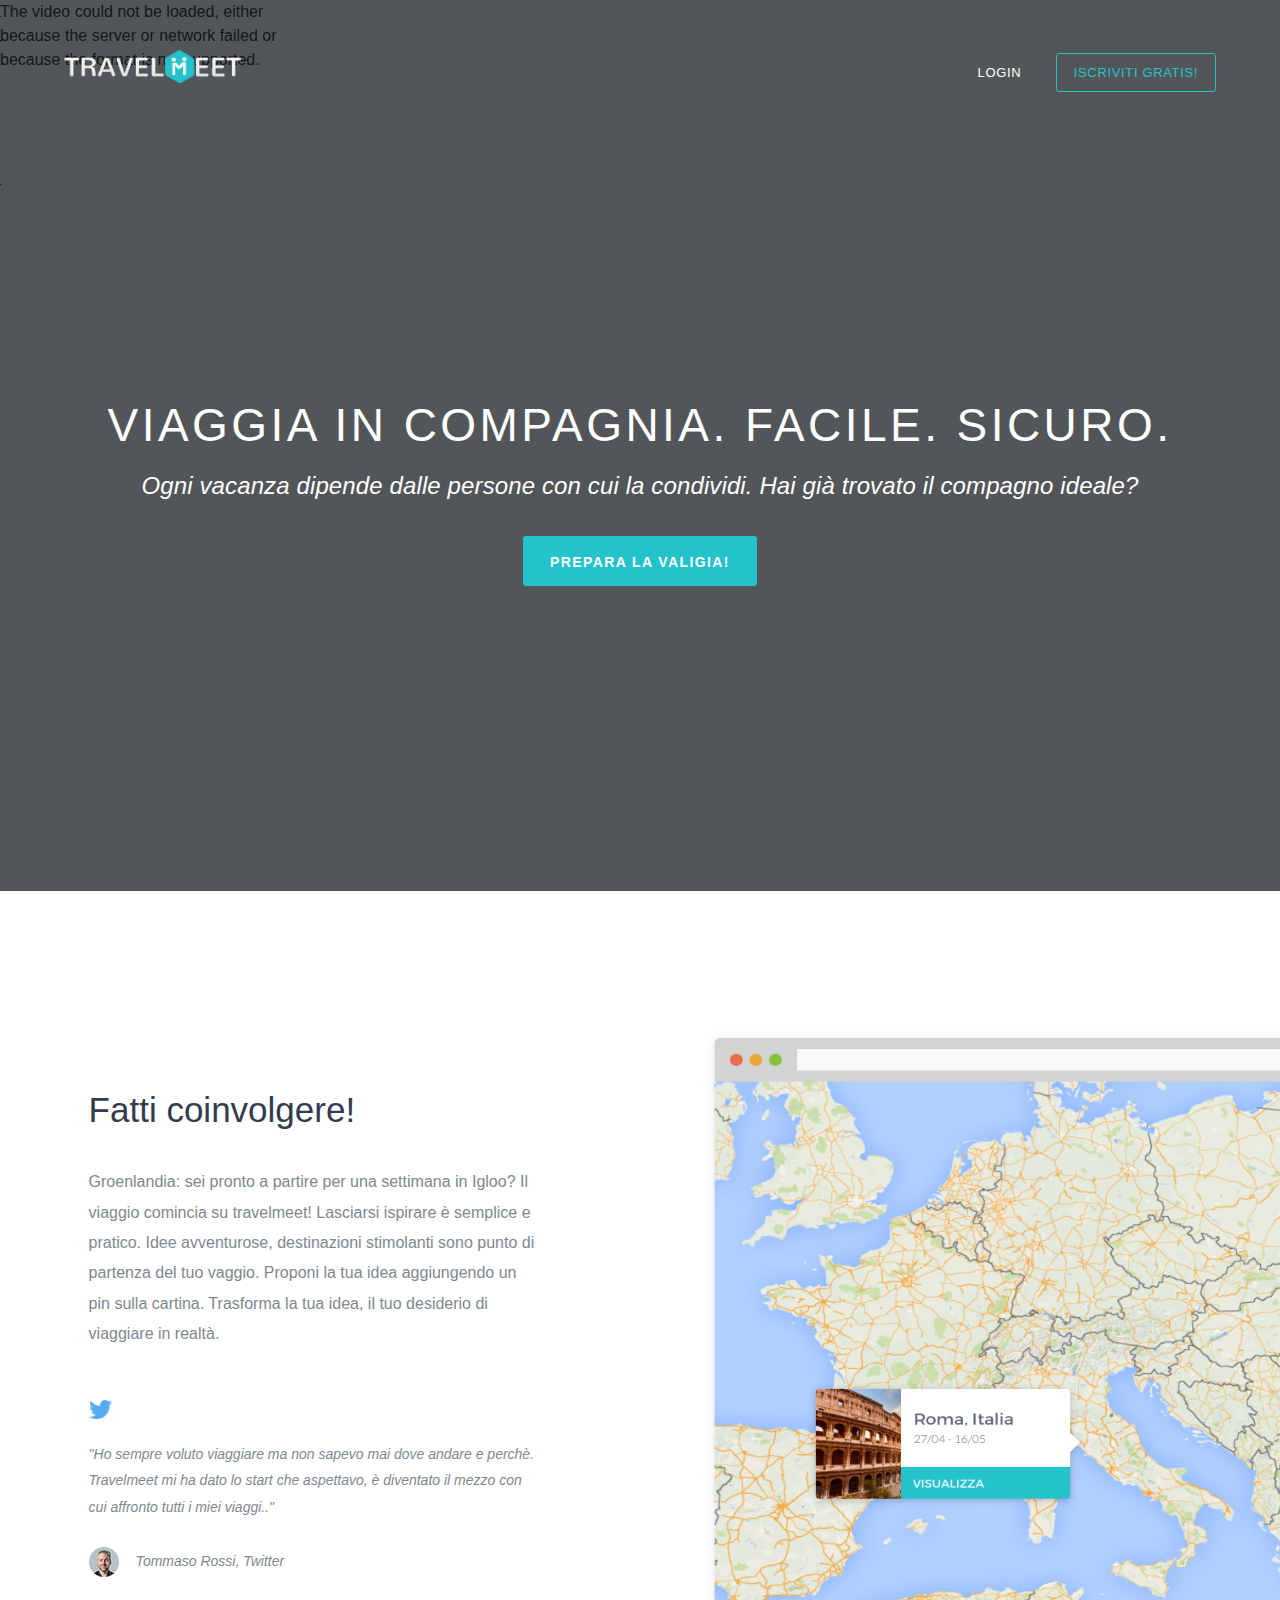
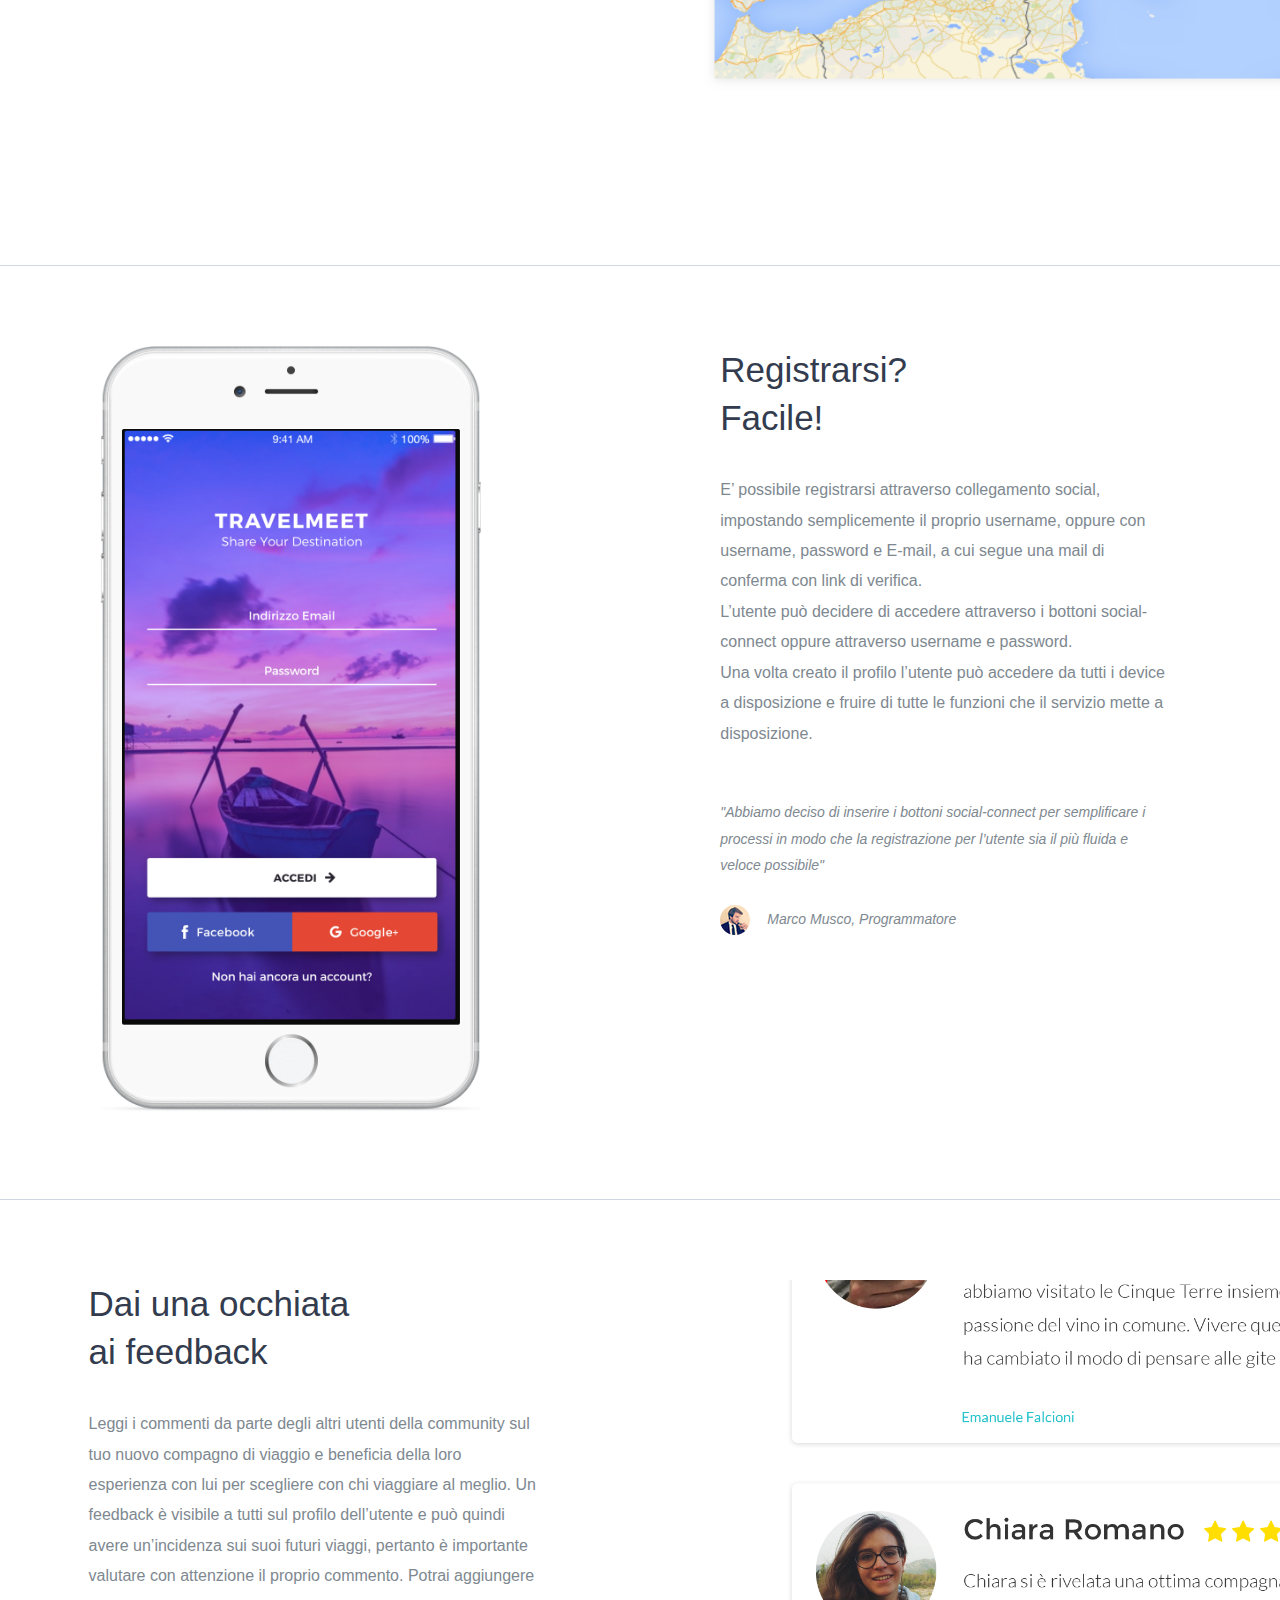
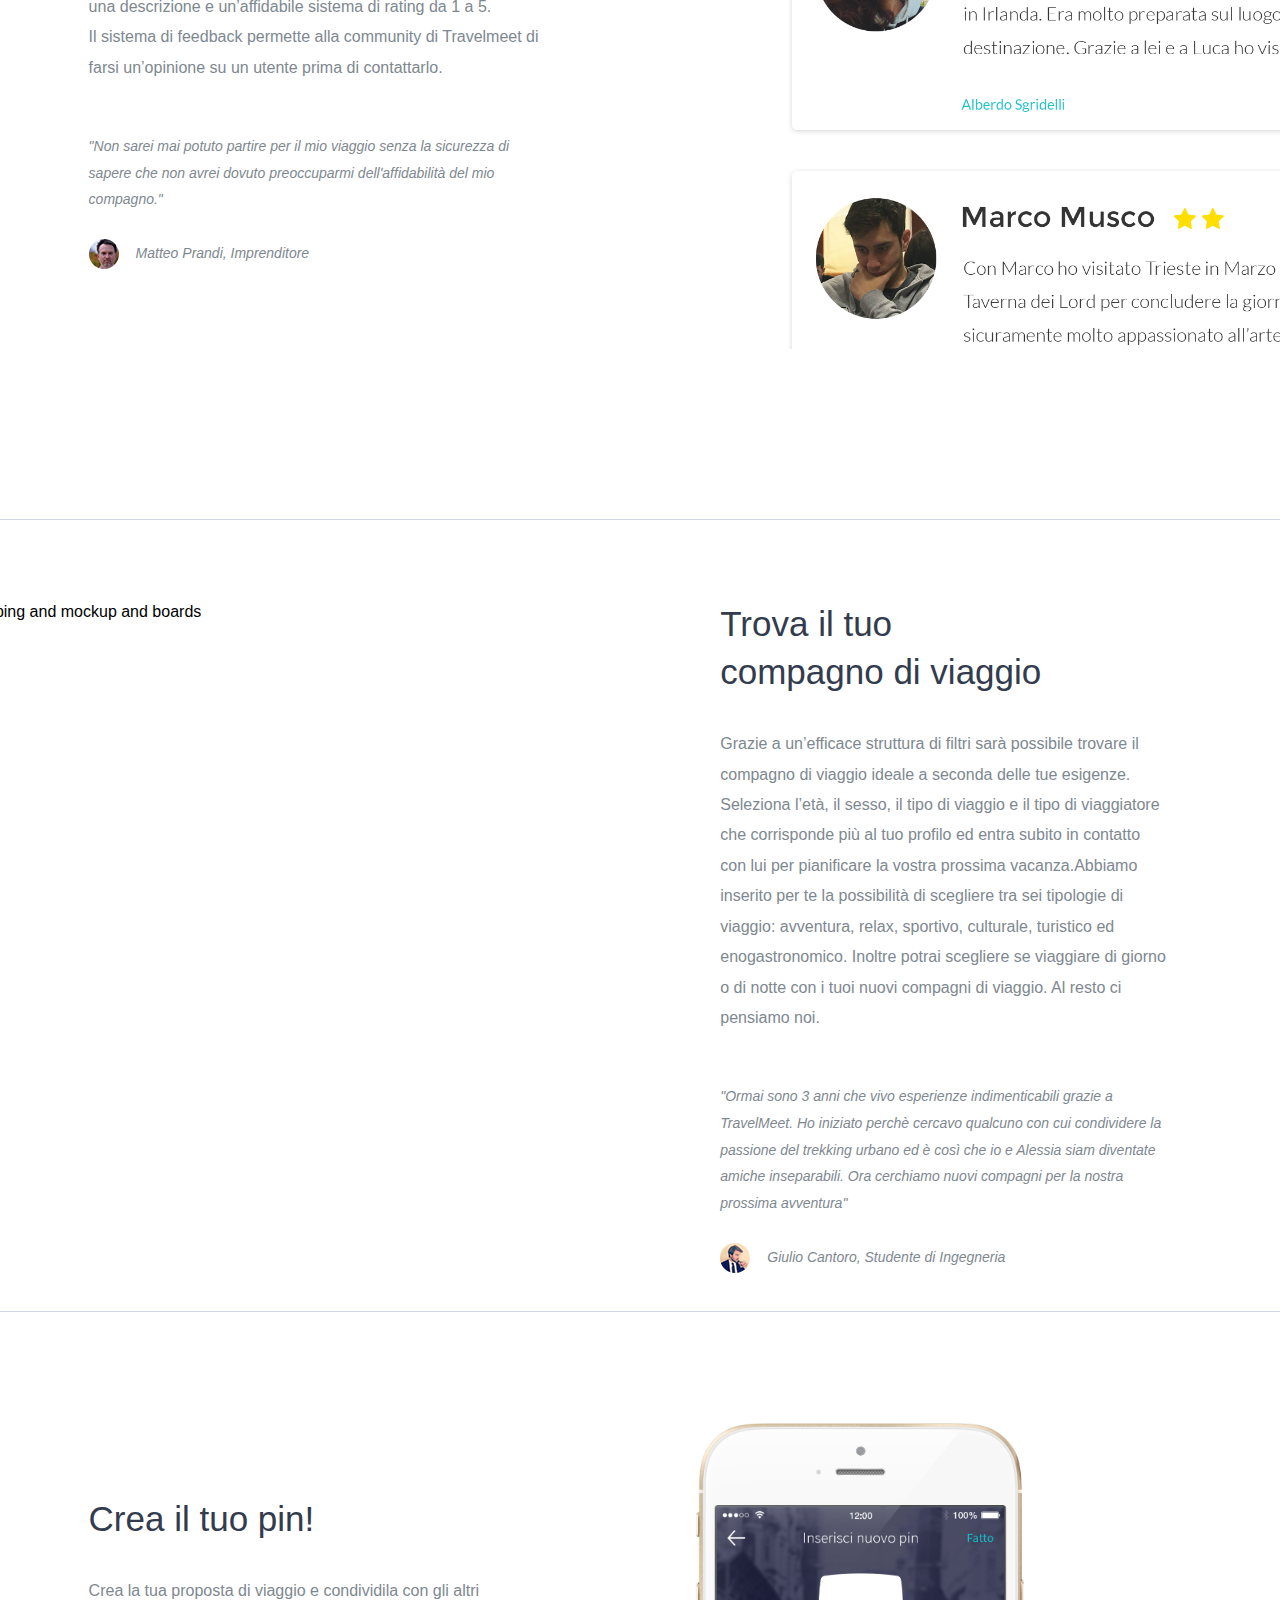
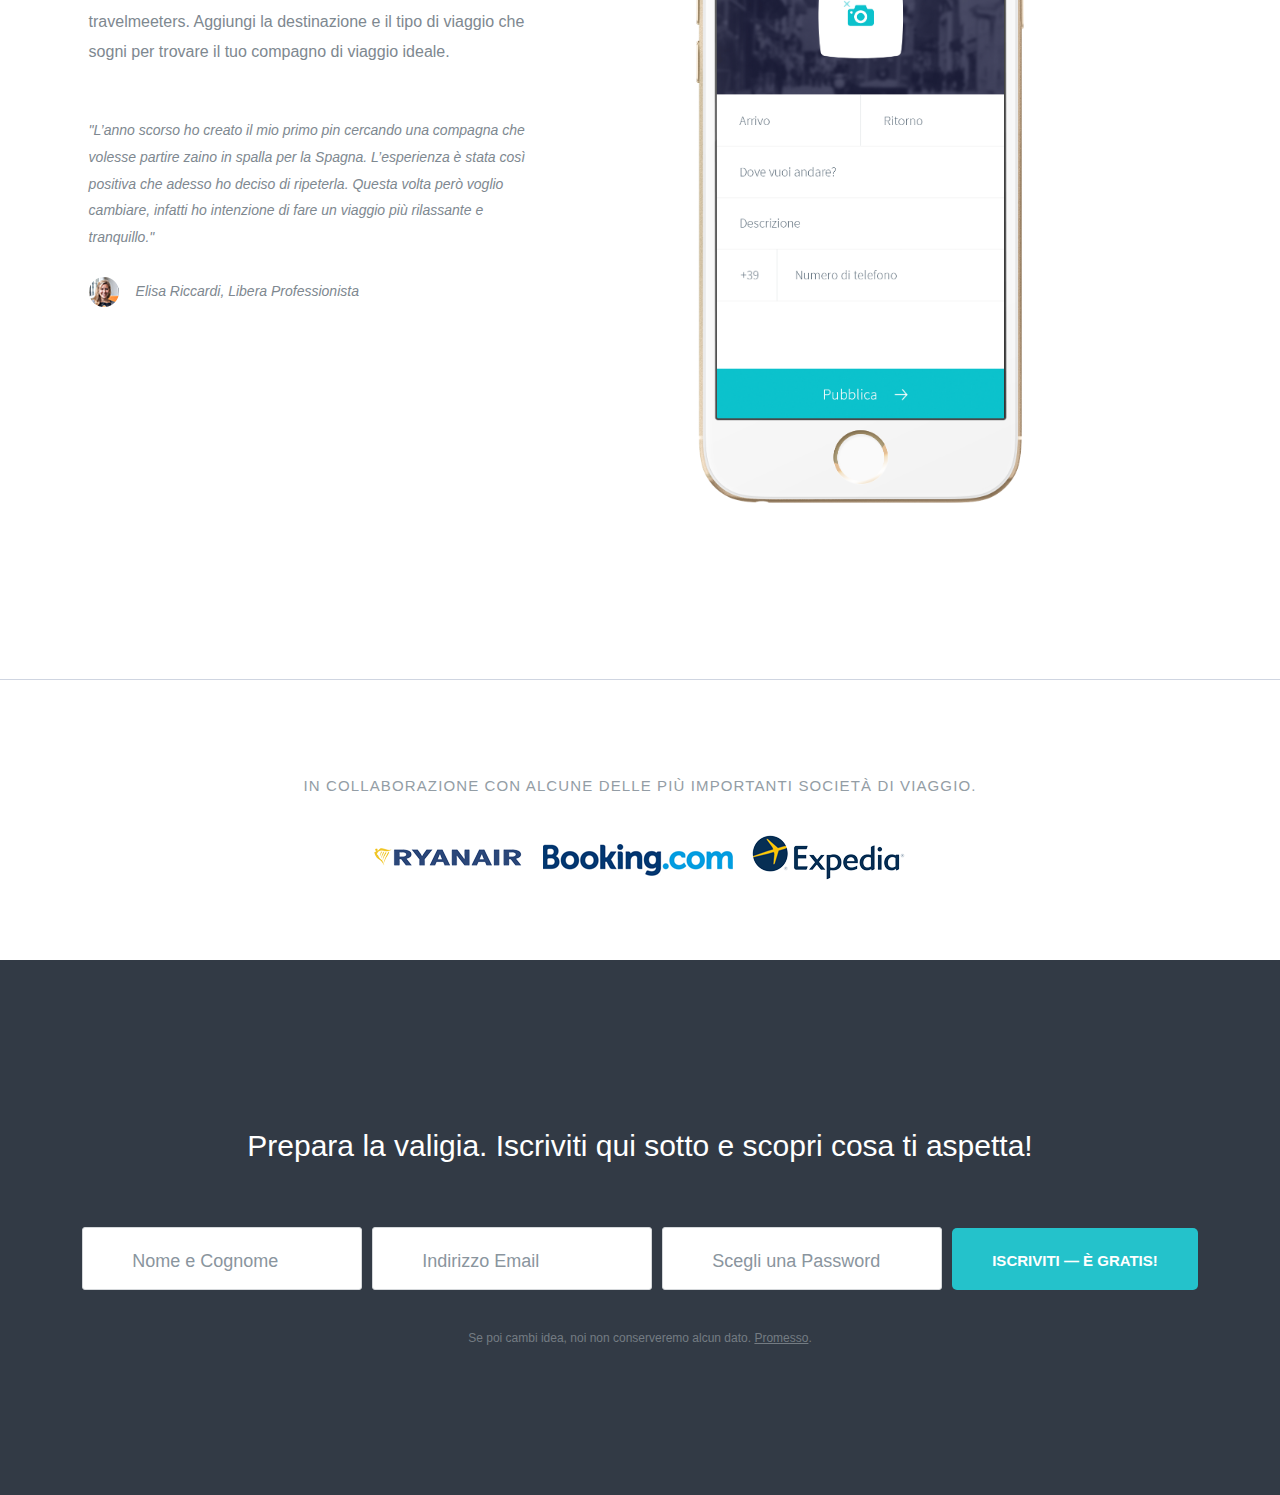
==== index.htm @ 8d31d55b "init" ====
<!DOCTYPE html>
<!-- saved from url=(0028)https://www.invisionapp.com/ -->
<html class="js flexbox canvas canvastext webgl no-touch geolocation postmessage websqldatabase indexeddb hashchange history draganddrop websockets rgba hsla multiplebgs backgroundsize borderimage borderradius boxshadow textshadow opacity cssanimations csscolumns cssgradients cssreflections csstransforms csstransforms3d csstransitions fontface generatedcontent video audio localstorage sessionstorage webworkers applicationcache svg inlinesvg smil svgclippaths wf-brandongrotesque-n5-active wf-brandongrotesque-n7-active wf-brandongrotesque-n4-active wf-brandongrotesque-i4-active wf-brandongrotesque-i5-active wf-brandongrotesque-i7-active wf-active" itemscope="" itemtype="http://schema.org/WebPage" style="height: auto;"><!-- <![endif]--><head><meta http-equiv="Content-Type" content="text/html; charset=UTF-8">
		<script async="" src="./Free Web &amp; Mobile Prototyping (Web, iOS, Android) and UI Mockup Tool _ InVision_files/fbevents.hashing.js"></script><script type="text/javascript" async="" src="./Free Web &amp; Mobile Prototyping (Web, iOS, Android) and UI Mockup Tool _ InVision_files/425470.js" id="hs-analytics"></script><script src="./Free Web &amp; Mobile Prototyping (Web, iOS, Android) and UI Mockup Tool _ InVision_files/aquant.js" async="" type="text/javascript"></script><script async="" src="./Free Web &amp; Mobile Prototyping (Web, iOS, Android) and UI Mockup Tool _ InVision_files/analytics.js"></script><script type="text/javascript" id="analytics-js" async="" src="./Free Web &amp; Mobile Prototyping (Web, iOS, Android) and UI Mockup Tool _ InVision_files/analytics.min.js"></script><script async="" src="./Free Web &amp; Mobile Prototyping (Web, iOS, Android) and UI Mockup Tool _ InVision_files/fbds.js"></script><script type="text/javascript" async="" src="./Free Web &amp; Mobile Prototyping (Web, iOS, Android) and UI Mockup Tool _ InVision_files/conversion_async.js"></script><script type="text/javascript" async="" src="./Free Web &amp; Mobile Prototyping (Web, iOS, Android) and UI Mockup Tool _ InVision_files/insight.min.js"></script><script type="text/javascript" async="" src="./Free Web &amp; Mobile Prototyping (Web, iOS, Android) and UI Mockup Tool _ InVision_files/roundtrip.js"></script><script id="hs-analytics" src="./Free Web &amp; Mobile Prototyping (Web, iOS, Android) and UI Mockup Tool _ InVision_files/425470.js"></script><script async="" src="./Free Web &amp; Mobile Prototyping (Web, iOS, Android) and UI Mockup Tool _ InVision_files/gtm.js"></script><script src="./Free Web &amp; Mobile Prototyping (Web, iOS, Android) and UI Mockup Tool _ InVision_files/tdi5ghm.js" async=""></script><script src="./Free Web &amp; Mobile Prototyping (Web, iOS, Android) and UI Mockup Tool _ InVision_files/7610134.js"></script>


		<meta http-equiv="X-UA-Compatible" content="IE=edge,chrome=1">
		<title>Travelmeet - Share Your Destination</title>
		<meta name="description" content="Transform your Web &amp; Mobile (iOS, Android) designs into clickable, interactive Prototypes and Mockups. Share and Collaborate on them with others. Get it FREE forever!">
		<meta name="viewport" content="width=1024">

		<!-- typekit -->
		<script type="text/javascript">
			(function(d) {
				var config = {
				kitId: 'tdi5ghm',
				scriptTimeout: 3000
			},
			h=d.documentElement,t=setTimeout(function(){h.className=h.className.replace(/\bwf-loading\b/g,"")+" wf-inactive";},config.scriptTimeout),tk=d.createElement("script"),f=false,s=d.getElementsByTagName("script")[0],a;h.className+=" wf-loading";tk.src='//use.typekit.net/'+config.kitId+'.js';tk.async=true;tk.onload=tk.onreadystatechange=function(){a=this.readyState;if(f||a&&a!="complete"&&a!="loaded")return;f=true;clearTimeout(t);try{Typekit.load(config)}catch(e){}};s.parentNode.insertBefore(tk,s)})(document);
		</script>

		<link href="./Free Web &amp; Mobile Prototyping (Web, iOS, Android) and UI Mockup Tool _ InVision_files/css" rel="stylesheet" type="text/css">

		<!-- modernizer -->
		<script src="./Free Web &amp; Mobile Prototyping (Web, iOS, Android) and UI Mockup Tool _ InVision_files/modernizr-2.6.2.min.js"></script>

		<!-- html5 shim for IE 9 and below -->
		<!--[if lt IE 9]>
			<script src="/assets/js/libs/html5shiv.js"></script>
		<![endif]-->

		<!--[if (gte IE 6)&(lte IE 8)]>
			<script type="text/javascript" src="//cdnjs.cloudflare.com/ajax/libs/respond.js/1.3.0/respond.js"></script>
			<script type="text/javascript" src="//cdnjs.cloudflare.com/ajax/libs/selectivizr/1.0.2/selectivizr-min.js"></script>
		<![endif]-->

		<!-- styles -->
		<link rel="stylesheet" href="./Free Web &amp; Mobile Prototyping (Web, iOS, Android) and UI Mockup Tool _ InVision_files/screen.css">

		<meta itemprop="name" content="Free Web &amp; Mobile Prototyping (Web, iOS, Android) and UI Mockup Tool | InVision">
<meta itemprop="description" content="InVision lets you transform your designs into beautiful, interactive web &amp; mobile (iOS, Android) mockups and prototypes!">


<script type="text/javascript">

	(function( thisFrame, topFrame ) {

		// If the frames are different, pop the current frame out of submission.
		if ( thisFrame !== topFrame ) {

			topFrame.location.href = thisFrame.location.href;

		}

	}).call( window, this.self, this.top );

</script><style type="text/css">.tk-brandon-grotesque{font-family:"brandon-grotesque",sans-serif;}</style><link rel="stylesheet" href="./Free Web &amp; Mobile Prototyping (Web, iOS, Android) and UI Mockup Tool _ InVision_files/l" media="all">
	<script async="true" type="text/javascript" src="./Free Web &amp; Mobile Prototyping (Web, iOS, Android) and UI Mockup Tool _ InVision_files/DAQGTTZ7ZJHGPOEP7OIKFP"></script><script type="application/ld+json">{"@context":"http://schema.org/","@id":"https://fast.wistia.net/embed/iframe/dqkip5tizv","@type":"VideoObject","duration":"PT1M59S","name":"Enterprise Promo","thumbnailUrl":"https://embed-ssl.wistia.com/deliveries/940815d997451510defbda5af034c43f6ee36d29.jpg?image_crop_resized=640x360","embedUrl":"https://fast.wistia.net/embed/iframe/dqkip5tizv","uploadDate":"2015-11-11","description":"a Public Site Videos video from invisionapp"}</script><script type="application/ld+json">{"@context":"http://schema.org/","@id":"https://fast.wistia.net/embed/iframe/dqkip5tizv","@type":"VideoObject","duration":"PT1M59S","name":"Enterprise Promo","thumbnailUrl":"https://embed-ssl.wistia.com/deliveries/940815d997451510defbda5af034c43f6ee36d29.jpg?image_crop_resized=640x360","embedUrl":"https://fast.wistia.net/embed/iframe/dqkip5tizv","uploadDate":"2015-11-11","description":"a Public Site Videos video from invisionapp"}</script><div style="width: 1px; height: 1px; display: inline; position: absolute;"><img height="1" width="1" style="border-style:none;" alt="" src="./Free Web &amp; Mobile Prototyping (Web, iOS, Android) and UI Mockup Tool _ InVision_files/out"></div><div style="width: 1px; height: 1px; display: inline; position: absolute;"><img height="1" width="1" style="border-style:none;" alt="" src="./Free Web &amp; Mobile Prototyping (Web, iOS, Android) and UI Mockup Tool _ InVision_files/out(1)">
<img height="1" width="1" style="border-style:none;" alt="" src="./Free Web &amp; Mobile Prototyping (Web, iOS, Android) and UI Mockup Tool _ InVision_files/out(2)">
<img height="1" width="1" style="border-style:none;" alt="" src="./Free Web &amp; Mobile Prototyping (Web, iOS, Android) and UI Mockup Tool _ InVision_files/out(3)">
<img height="1" width="1" style="border-style:none;" alt="" src="./Free Web &amp; Mobile Prototyping (Web, iOS, Android) and UI Mockup Tool _ InVision_files/out(4)">
<img height="1" width="1" style="border-style:none;" alt="" src="./Free Web &amp; Mobile Prototyping (Web, iOS, Android) and UI Mockup Tool _ InVision_files/out(5)">
<img height="1" width="1" style="border-style:none;" alt="" src="./Free Web &amp; Mobile Prototyping (Web, iOS, Android) and UI Mockup Tool _ InVision_files/out(6)">
<img height="1" width="1" style="border-style:none;" alt="" src="./Free Web &amp; Mobile Prototyping (Web, iOS, Android) and UI Mockup Tool _ InVision_files/out(7)">
<img height="1" width="1" style="border-style:none;" alt="" src="./Free Web &amp; Mobile Prototyping (Web, iOS, Android) and UI Mockup Tool _ InVision_files/out(8)">
<img height="1" width="1" style="border-style:none;" alt="" src="./Free Web &amp; Mobile Prototyping (Web, iOS, Android) and UI Mockup Tool _ InVision_files/saved_resource">
<img src="./Free Web &amp; Mobile Prototyping (Web, iOS, Android) and UI Mockup Tool _ InVision_files/seg" width="1" height="1">
</div></head>
	<body class="home default alt" style="height: auto;"><div id="big-video-wrap" style="visibility: inherit; opacity: 1;"><div id="big-video-vid" class="video-js vjs-default-skin vjs-controls-disabled vjs-has-started vjs-playing vjs-user-inactive" style="width: 100%; height: 829px; display: block; top: 0px; "><video id="big-video-vid_html5_api" class="vjs-tech" preload="auto" data-setup="{}" webkit-playsinline="" style="position: absolute; width: 1920px; height: 1080px;" autoplay="" loop src="./video/video.ogv"></video><div></div><div class="vjs-poster" tabindex="-1" style="display: none;"></div><div class="vjs-text-track-display"></div><div class="vjs-loading-spinner" style="display: none;"></div><div class="vjs-big-play-button" role="button" aria-live="polite" tabindex="0" aria-label="play video"><span aria-hidden="true"></span></div><div class="vjs-control-bar"><div class="vjs-play-control vjs-control  vjs-playing" role="button" aria-live="polite" tabindex="0"><div class="vjs-control-content"><span class="vjs-control-text">Pause</span></div></div><div class="vjs-current-time vjs-time-controls vjs-control"><div class="vjs-current-time-display" aria-live="off"><span class="vjs-control-text">Current Time </span>0:27</div></div><div class="vjs-time-divider"><div><span>/</span></div></div><div class="vjs-duration vjs-time-controls vjs-control"><div class="vjs-duration-display" aria-live="off"><span class="vjs-control-text">Duration Time </span>0:42</div></div><div class="vjs-remaining-time vjs-time-controls vjs-control"><div class="vjs-remaining-time-display" aria-live="off"><span class="vjs-control-text">Remaining Time </span>-0:14</div></div><div class="vjs-live-controls vjs-control"><div class="vjs-live-display" aria-live="off"><span class="vjs-control-text">Stream Type </span>LIVE</div></div><div class="vjs-progress-control vjs-control"><div role="slider" aria-valuenow="65.43" aria-valuemin="0" aria-valuemax="100" tabindex="0" class="vjs-progress-holder vjs-slider" aria-label="video progress bar" aria-valuetext="0:27"><div class="vjs-load-progress" style="width: 93.95%;"><span class="vjs-control-text">Loaded: 0%</span></div><div class="vjs-play-progress" style="width: 65.43%;"><span class="vjs-control-text">Progress: 0%</span></div><div class="vjs-seek-handle vjs-slider-handle" aria-live="off" style="left: 65.43%;"><span class="vjs-control-text">0:27</span></div></div></div><div class="vjs-fullscreen-control vjs-control " role="button" aria-live="polite" tabindex="0"><div class="vjs-control-content"><span class="vjs-control-text">Fullscreen</span></div></div><div class="vjs-volume-control vjs-control"><div role="slider" aria-valuenow="0" aria-valuemin="0" aria-valuemax="100" tabindex="0" class="vjs-volume-bar vjs-slider" aria-label="volume level" aria-valuetext="0%"><div class="vjs-volume-level" style="width: 0%;"><span class="vjs-control-text"></span></div><div class="vjs-volume-handle vjs-slider-handle" style="left: 0%;"><span class="vjs-control-text">00:00</span></div></div></div><div class="vjs-mute-control vjs-control vjs-vol-0" role="button" aria-live="polite" tabindex="0"><div><span class="vjs-control-text">Mute</span></div></div><div class="vjs-playback-rate vjs-menu-button vjs-control vjs-hidden" aria-haspopup="true" role="button"><div class="vjs-control-content"><span class="vjs-control-text">Playback Rate</span></div><div class="vjs-playback-rate-value">1</div><div class="vjs-menu"><ul class="vjs-menu-content"></ul></div></div><div class="vjs-subtitles-button vjs-menu-button vjs-control " role="button" aria-live="polite" tabindex="0" aria-haspopup="true" aria-label="Subtitles Menu" style="display: none;"><div class="vjs-control-content"><span class="vjs-control-text">Subtitles</span><div class="vjs-menu"><ul class="vjs-menu-content"><li class="vjs-menu-item vjs-selected" role="button" aria-live="polite" tabindex="0" aria-selected="true">subtitles off</li></ul></div></div></div><div class="vjs-captions-button vjs-menu-button vjs-control " role="button" aria-live="polite" tabindex="0" aria-haspopup="true" aria-label="Captions Menu" style="display: none;"><div class="vjs-control-content"><span class="vjs-control-text">Captions</span><div class="vjs-menu"><ul class="vjs-menu-content"><li class="vjs-menu-item vjs-selected" role="button" aria-live="polite" tabindex="0" aria-selected="true">captions off</li></ul></div></div></div><div class="vjs-chapters-button vjs-menu-button vjs-control " role="button" aria-live="polite" tabindex="0" aria-haspopup="true" aria-label="Chapters Menu" style="display: none;"><div class="vjs-control-content"><span class="vjs-control-text">Chapters</span><div class="vjs-menu"><ul class="vjs-menu-content"><li class="vjs-menu-title">Chapters</li></ul></div></div></div></div><div class="vjs-error-display"><div></div></div></div></div>


<div id="nav-anchor"></div>

<div id="main-nav-wrapper" class="container">
	<div class="inside">

		<nav>
			<div class="main-logo-wrapper">
				<a href="#" id="invision_logo">InVision</a>
			</div>

			<ul>
				<li><a href="#" class="more">Login</a></li>
				<li class="signup"><a href="#">Iscriviti gratis!</a></li>
			</ul>
		</nav>

	</div>
</div>
<header class="hero video-loaded" data-home-bg="airbnb">

	<div class="hero-container" style="padding-top: 16.9375em; padding-bottom: 11.3125em;">
		<h1 class="hero-title">Viaggia in compagnia. Facile. Sicuro.</h1>
		<h2 class="hero-subtitle">Ogni vacanza dipende dalle persone con cui la condividi. Hai già trovato il compagno ideale?</h2>



			<p class="button hero-button"><a id="home-cta" href="#">Prepara la valigia!</a></p>


	</div>

	<a href="https://www.invisionapp.com/#tour" class="hero-scroll"></a>



</header>



	<div id="tour" class="container tour-item tour-1" data-i="0" style="padding: 80px 0px;">

		<div class="left">
			<div class="tour-content">
				<h2>Fatti coinvolgere!</h2>

				<p class="desc">Groenlandia: sei pronto a partire per una settimana in Igloo?
Il viaggio comincia su travelmeet!
Lasciarsi ispirare è semplice e pratico.  Idee avventurose, destinazioni stimolanti sono punto di partenza del tuo vaggio. Proponi la tua idea aggiungendo un pin sulla cartina. Trasforma la tua idea, il tuo desiderio di viaggiare in realtà.
</p>



					<img id="quote-logo-twitter" class="logo" src="./Free Web &amp; Mobile Prototyping (Web, iOS, Android) and UI Mockup Tool _ InVision_files/twitter.png">

					<p class="tour-quote">"Ho sempre voluto viaggiare ma non sapevo mai dove andare e perchè. Travelmeet mi ha dato lo start che aspettavo, è diventato il mezzo con cui affronto tutti i miei viaggi.."</p>
					<p class="author"><img src="./Free Web &amp; Mobile Prototyping (Web, iOS, Android) and UI Mockup Tool _ InVision_files/mark_davidson.png"> Tommaso Rossi, Twitter</p>

			</div>
		</div>

		<div class="right">
			<div ><img class="no-retina"  src="./Free Web &amp; Mobile Prototyping (Web, iOS, Android) and UI Mockup Tool _ InVision_files/mockup-1.png" width="1273" height="807"></div>
		</div>

	</div>


	<div class="container tour-item tour-2" data-i="1" style="padding: 80px 0px;">

		<div class="left">
			<div  ><img class="no-retina" alt="prototyping and mockup and commenting" src="./Free Web &amp; Mobile Prototyping (Web, iOS, Android) and UI Mockup Tool _ InVision_files/mockup-2.png" width="auto" height="766" style="margin-left: 100px"></div>
		</div>

		<div class="right">
			<div class="tour-content">
				<h2 style="margin-top: 0px;">Registrarsi?<br>Facile!</h2>

				<p class="desc">E’ possibile registrarsi attraverso collegamento social, impostando semplicemente il proprio username, oppure con username, password e E-mail, a cui segue una mail di conferma con link di verifica. <br>
L’utente può decidere di accedere attraverso i bottoni social-connect oppure attraverso username e password. <br>
Una volta creato il profilo l’utente può accedere da tutti i device a disposizione e fruire di tutte le funzioni che il servizio mette a disposizione.
</p>



					<p class="tour-quote">"Abbiamo deciso di inserire i bottoni social-connect per semplificare i processi in modo che la registrazione per l’utente sia il più fluida e veloce possibile"</p>

					<p class="author"><img src="./Free Web &amp; Mobile Prototyping (Web, iOS, Android) and UI Mockup Tool _ InVision_files/andy_law.png"> Marco Musco,
					Programmatore</p>

			</div>
		</div>

	</div>


	<div class="container tour-item tour-3" data-i="2" style="padding: 80px 0px;">

		<div class="left">
			<div class="tour-content">
				<h2 style="margin-top: 0px;">Dai una occhiata<br>ai feedback</h2>

				<p class="desc">Leggi i commenti da parte degli altri utenti della community sul tuo nuovo compagno di viaggio e beneficia della loro esperienza con lui per scegliere con chi viaggiare al meglio.
				Un feedback è visibile a tutti sul profilo dell’utente e può quindi avere un’incidenza sui suoi futuri viaggi, pertanto è importante valutare con attenzione il proprio commento. Potrai aggiungere una descrizione e un’affidabile sistema di rating da 1 a 5. <br/>
				Il sistema di feedback permette alla community di Travelmeet di farsi un’opinione su un utente prima di contattarlo.</p>


					<p class="tour-quote">"Non sarei mai potuto partire per il mio viaggio senza la sicurezza di sapere che non avrei dovuto preoccuparmi dell'affidabilità del mio compagno."</p>

					<p class="author"><img src="./Free Web &amp; Mobile Prototyping (Web, iOS, Android) and UI Mockup Tool _ InVision_files/andrew_crow.png"> Matteo Prandi, Imprenditore</p>

			</div>
		</div>

		<div class="right">
			<div   style="margin-top: 0px;"><img class="no-retina" alt="prototyping and mockup and workflow" src="./Free Web &amp; Mobile Prototyping (Web, iOS, Android) and UI Mockup Tool _ InVision_files/mockup-3.png" width="auto" height="669"></div>
		</div>

	</div>


	<div class="container tour-item tour-4" style="padding-bottom: 0px; padding-top: 80px; min-height: 0px;" data-i="3">

		<div class="left">
			<div  ><img class="no-retina" alt="prototyping and mockup and boards" src="./Free Web &amp; Mobile Prototyping (Web, iOS, Android) and UI Mockup Tool _ InVision_files/mockup-4.png" width="auto" height="749" style="margin-left: -70px; margin-bottom: -38px;"></div>
		</div>

		<div class="right">
			<div class="tour-content">
			<h2 style="margin-top: 0px;">Trova il tuo<br>compagno di viaggio</h2>

			<p class="desc">Grazie a un’efficace struttura di filtri sarà possibile trovare il compagno di viaggio ideale a seconda delle tue esigenze. Seleziona l’età, il sesso, il tipo di viaggio e il tipo di viaggiatore che corrisponde più al tuo profilo ed entra subito in contatto con lui per pianificare la vostra prossima vacanza.Abbiamo inserito per te la possibilità di scegliere tra sei tipologie di viaggio: avventura, relax, sportivo, culturale, turistico ed enogastronomico. Inoltre potrai scegliere se viaggiare di giorno o di notte con i tuoi nuovi compagni di viaggio. Al resto ci pensiamo noi.</p>



				<p class="tour-quote">"Ormai sono 3 anni che vivo esperienze indimenticabili grazie a TravelMeet. Ho iniziato perchè cercavo qualcuno con cui condividere la passione del trekking urbano ed è così che io e Alessia siam diventate amiche inseparabili. Ora cerchiamo nuovi compagni per la nostra prossima avventura"</p>

				<p class="author"><img src="./Free Web &amp; Mobile Prototyping (Web, iOS, Android) and UI Mockup Tool _ InVision_files/andy_law.png"> Giulio Cantoro, Studente di Ingegneria</p>

			</div>
		</div>

	</div>

	<div class="container tour-item tour-5" data-i="4">

		<div class="left">
			<div class="tour-content">
				<h2>Crea il tuo pin!</h2>

				<p class="desc">Crea la tua proposta di viaggio e condividila con gli altri travelmeeters. Aggiungi la destinazione e il tipo di viaggio che sogni per trovare il tuo compagno di viaggio ideale.</p>

					<p class="tour-quote">"L’anno scorso ho creato il mio primo pin cercando una compagna che volesse partire zaino in spalla per la Spagna. L’esperienza è stata così positiva che adesso ho deciso di ripeterla. Questa volta però voglio cambiare, infatti ho intenzione di fare un viaggio più rilassante e tranquillo."</p>

					<p class="author"><img src="./Free Web &amp; Mobile Prototyping (Web, iOS, Android) and UI Mockup Tool _ InVision_files/hilary_nemer.png"> Elisa Riccardi, Libera Professionista</p>

			</div>
		</div>

		<div class="right">
			<div  ><img class="no-retina" alt="prototyping and mockup and liveshare" src="./Free Web &amp; Mobile Prototyping (Web, iOS, Android) and UI Mockup Tool _ InVision_files/mockup-5.png" width="auto" height="766"></div>
		</div>

	</div>



<section class="footer-logos" style="margin: 80px 0px">
	<h2>In collaborazione con alcune delle più importanti società di viaggio.</h2>

	<ul class="logo-row">
		<img src="./Free Web &amp; Mobile Prototyping (Web, iOS, Android) and UI Mockup Tool _ InVision_files/logos.png">
	</ul>

</section>

<div class="container dark-blue footer-signup signup-form-wrapper">
	<div class="inside">

		<h2>Prepara la valigia. Iscriviti qui sotto e scopri cosa ti aspetta!</h2>

		<form method="POST" id="signup_form" class="signup_form" action="https://projects.invisionapp.com/d/signup/process" novalidate="novalidate">

			<p>
				<label for="signup_name">Nome e Cognome</label>
				<i class="ico-user"></i>
				<input type="text" name="name" id="signup_name" value="" autocomplete="off" spellcheck="false">
			</p>
			<p>
				<label for="signup_email">Indirizzo Email</label>
				<i class="ico-email"></i>
				<input type="text" name="email" id="signup_email" value="" autocomplete="off" spellcheck="false">
			</p>
			<p>
				<label for="signup_password">Scegli una Password</label>
				<i class="ico-lock"></i>
				<input type="password" name="password" id="signup_password" value="" autocomplete="off" spellcheck="false">
			</p>

			<p class="button"><button type="submit">iscriviti — è gratis!</button></p>

		</form>

		<p class="terms">Se poi cambi idea, noi non conserveremo alcun dato. <a href="#">Promesso</a>.</p>

	</div>
</div>

				</section>


<script type="text/javascript" src="./Free Web &amp; Mobile Prototyping (Web, iOS, Android) and UI Mockup Tool _ InVision_files/main.min.js"></script>


</body></html>
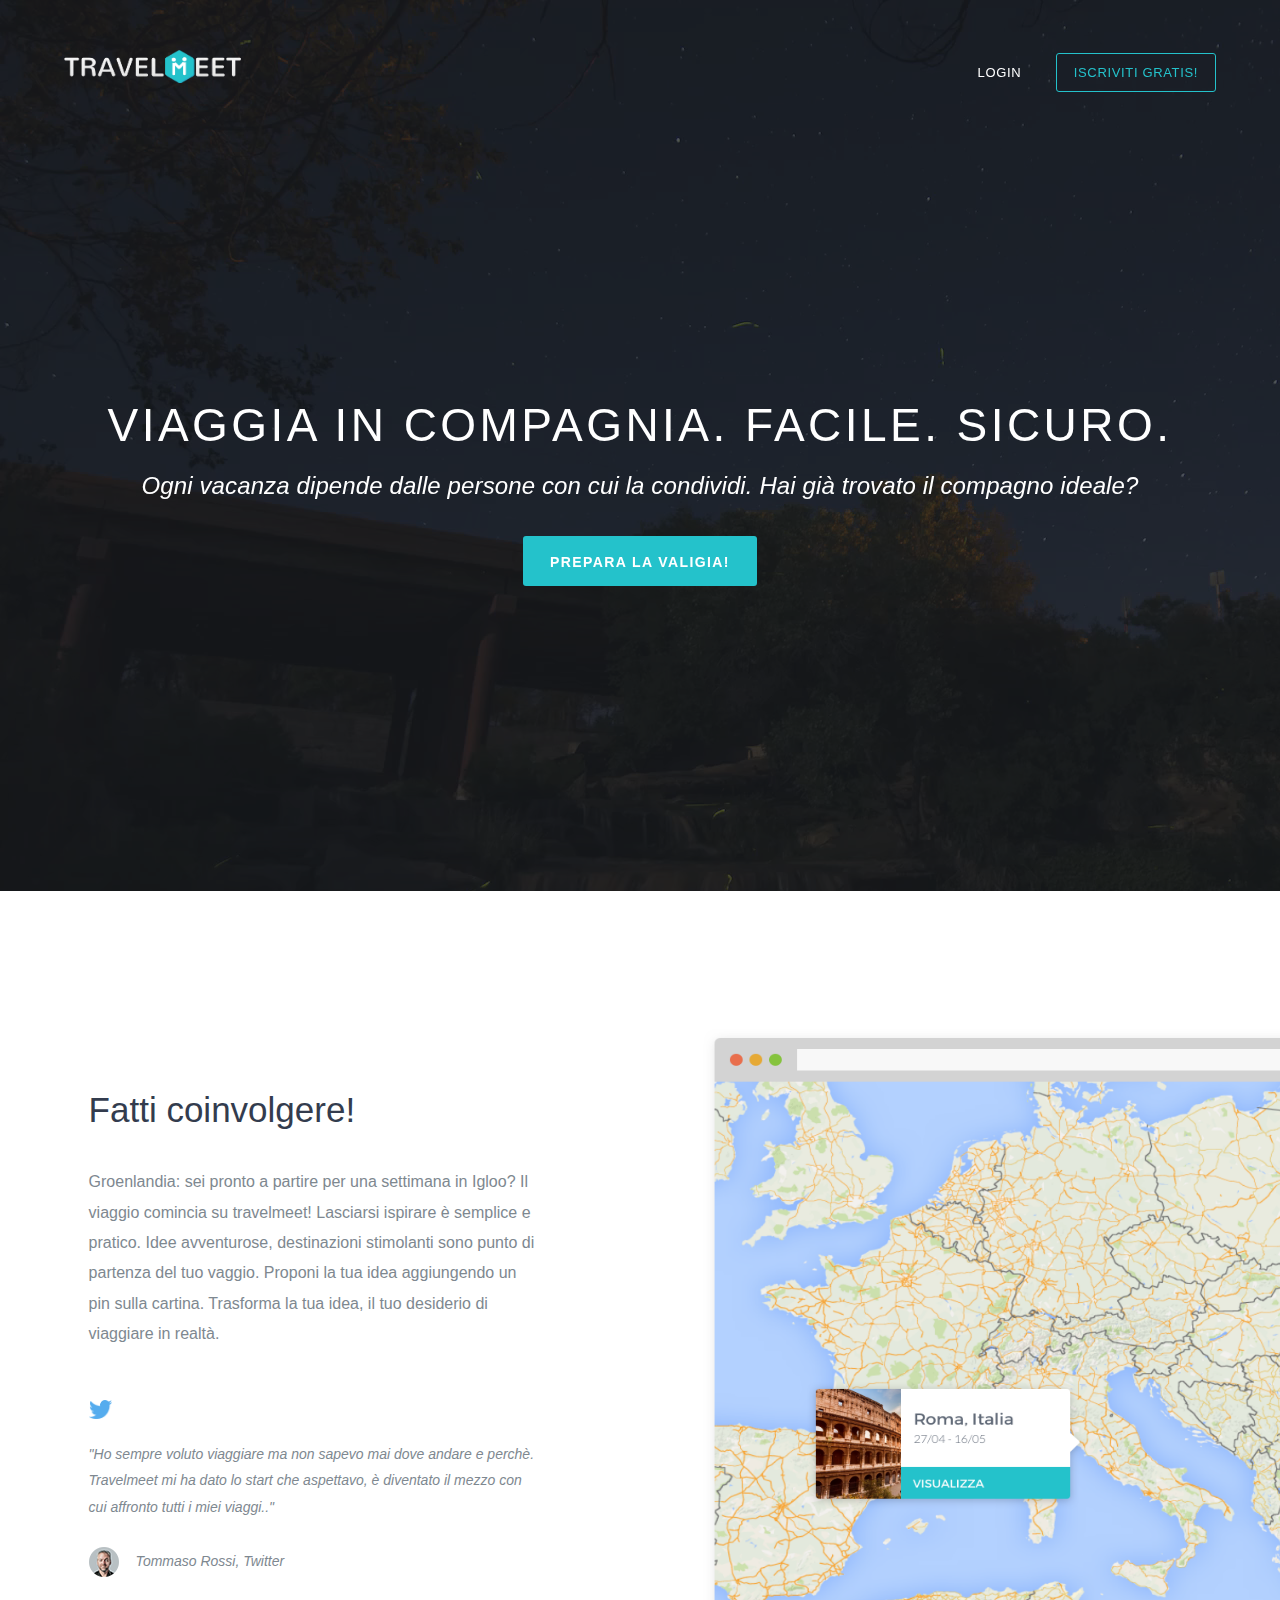
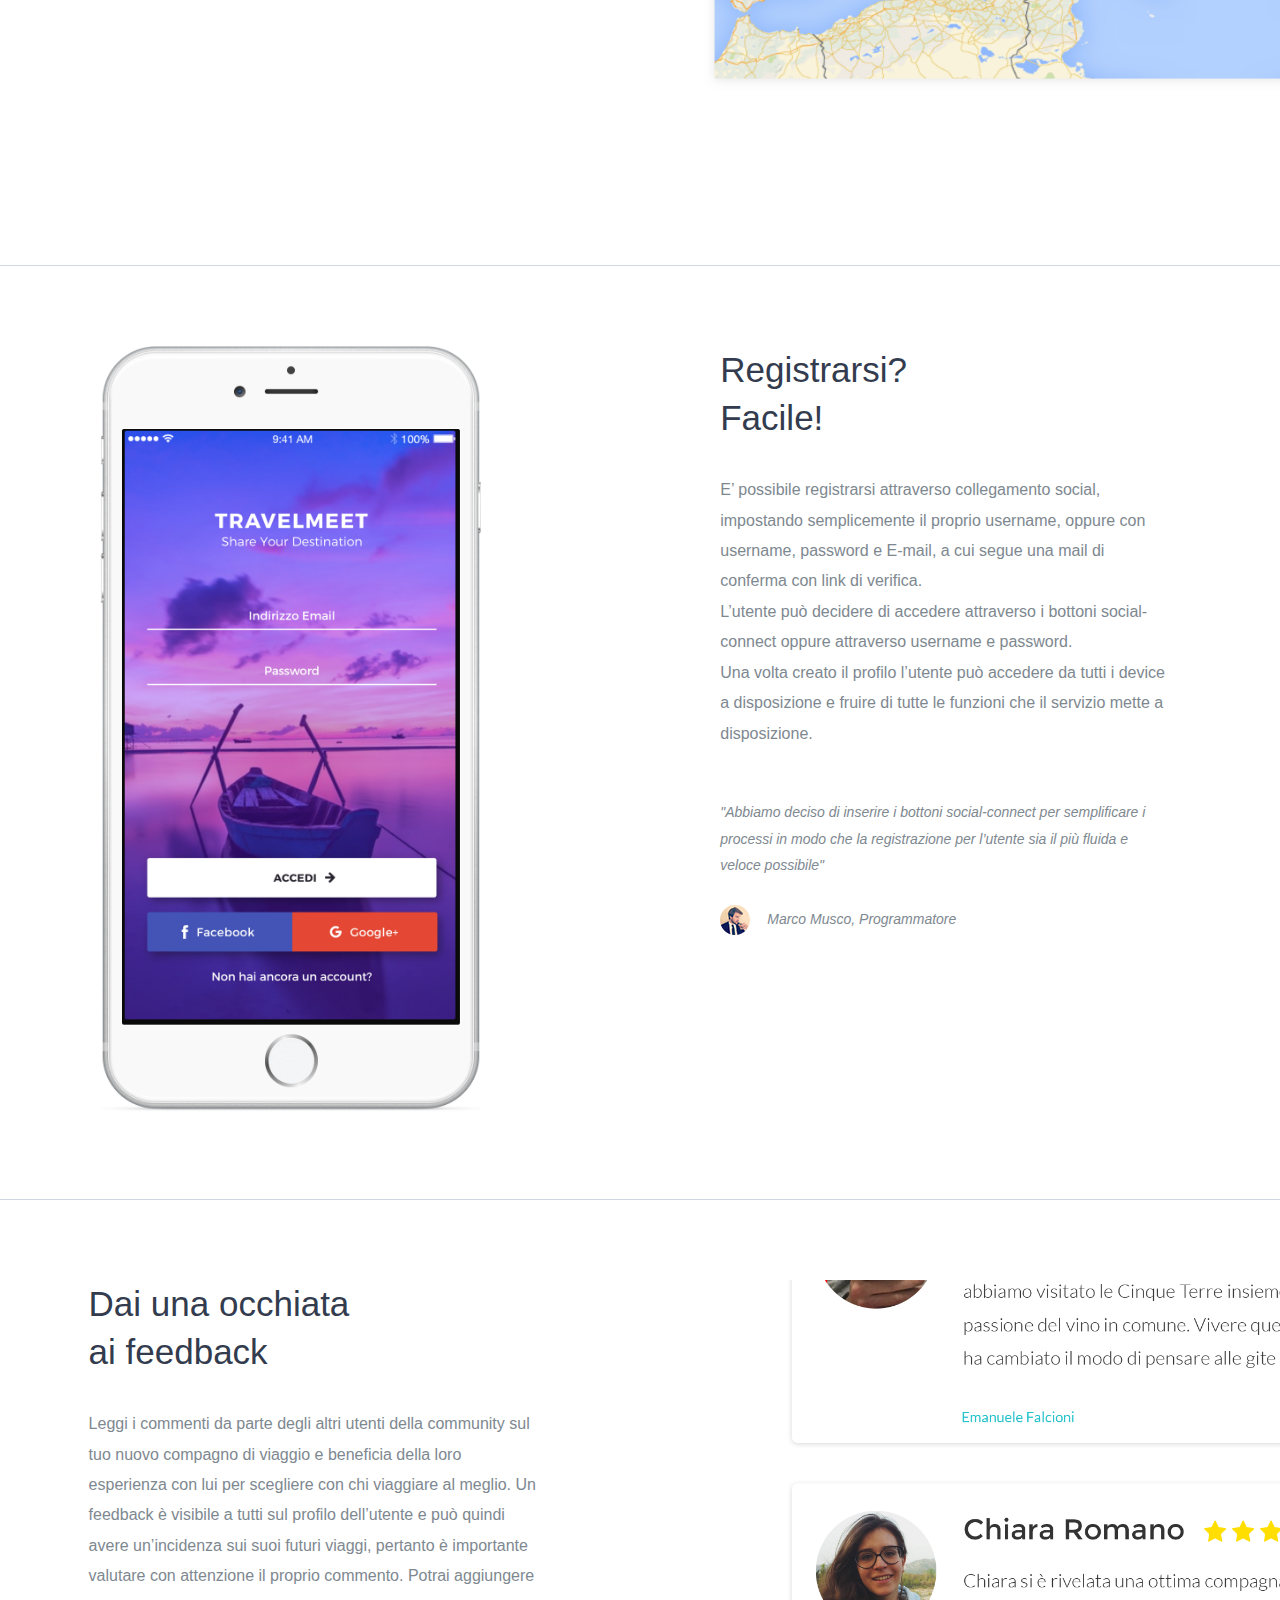
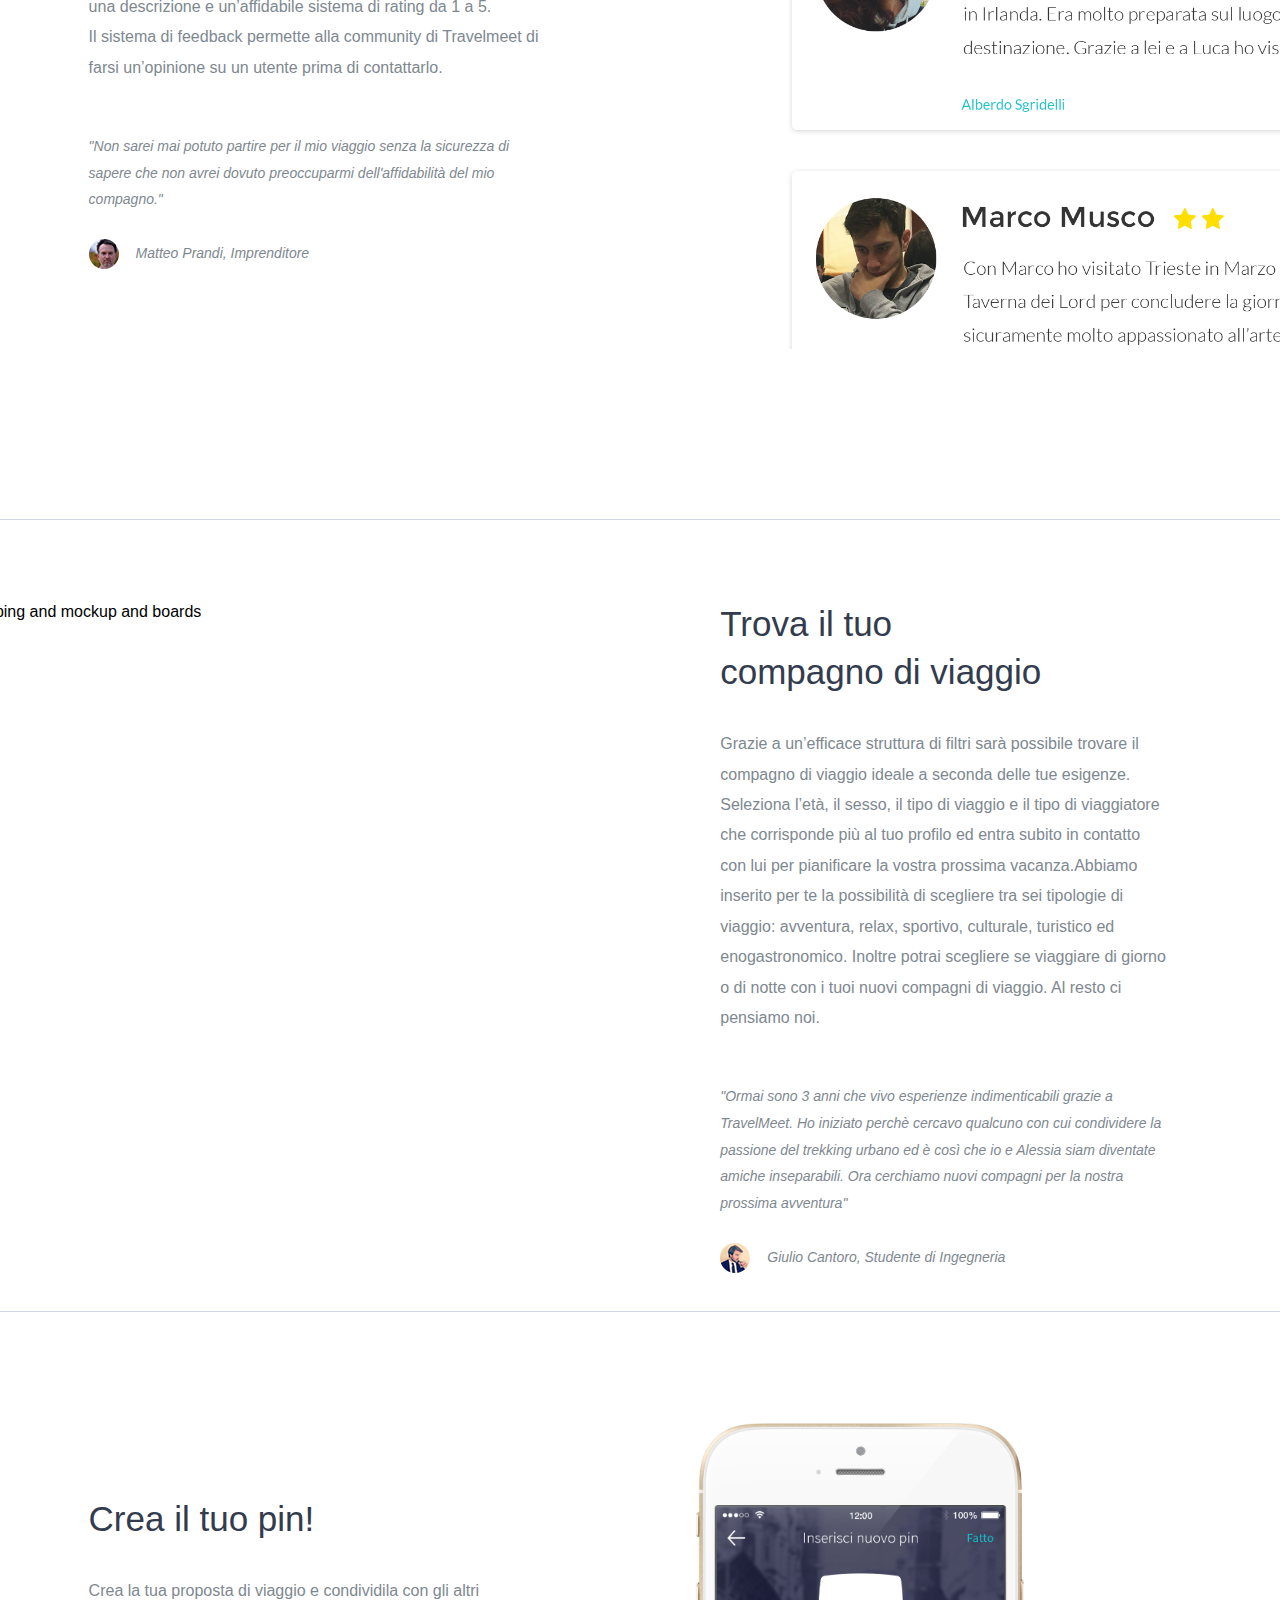
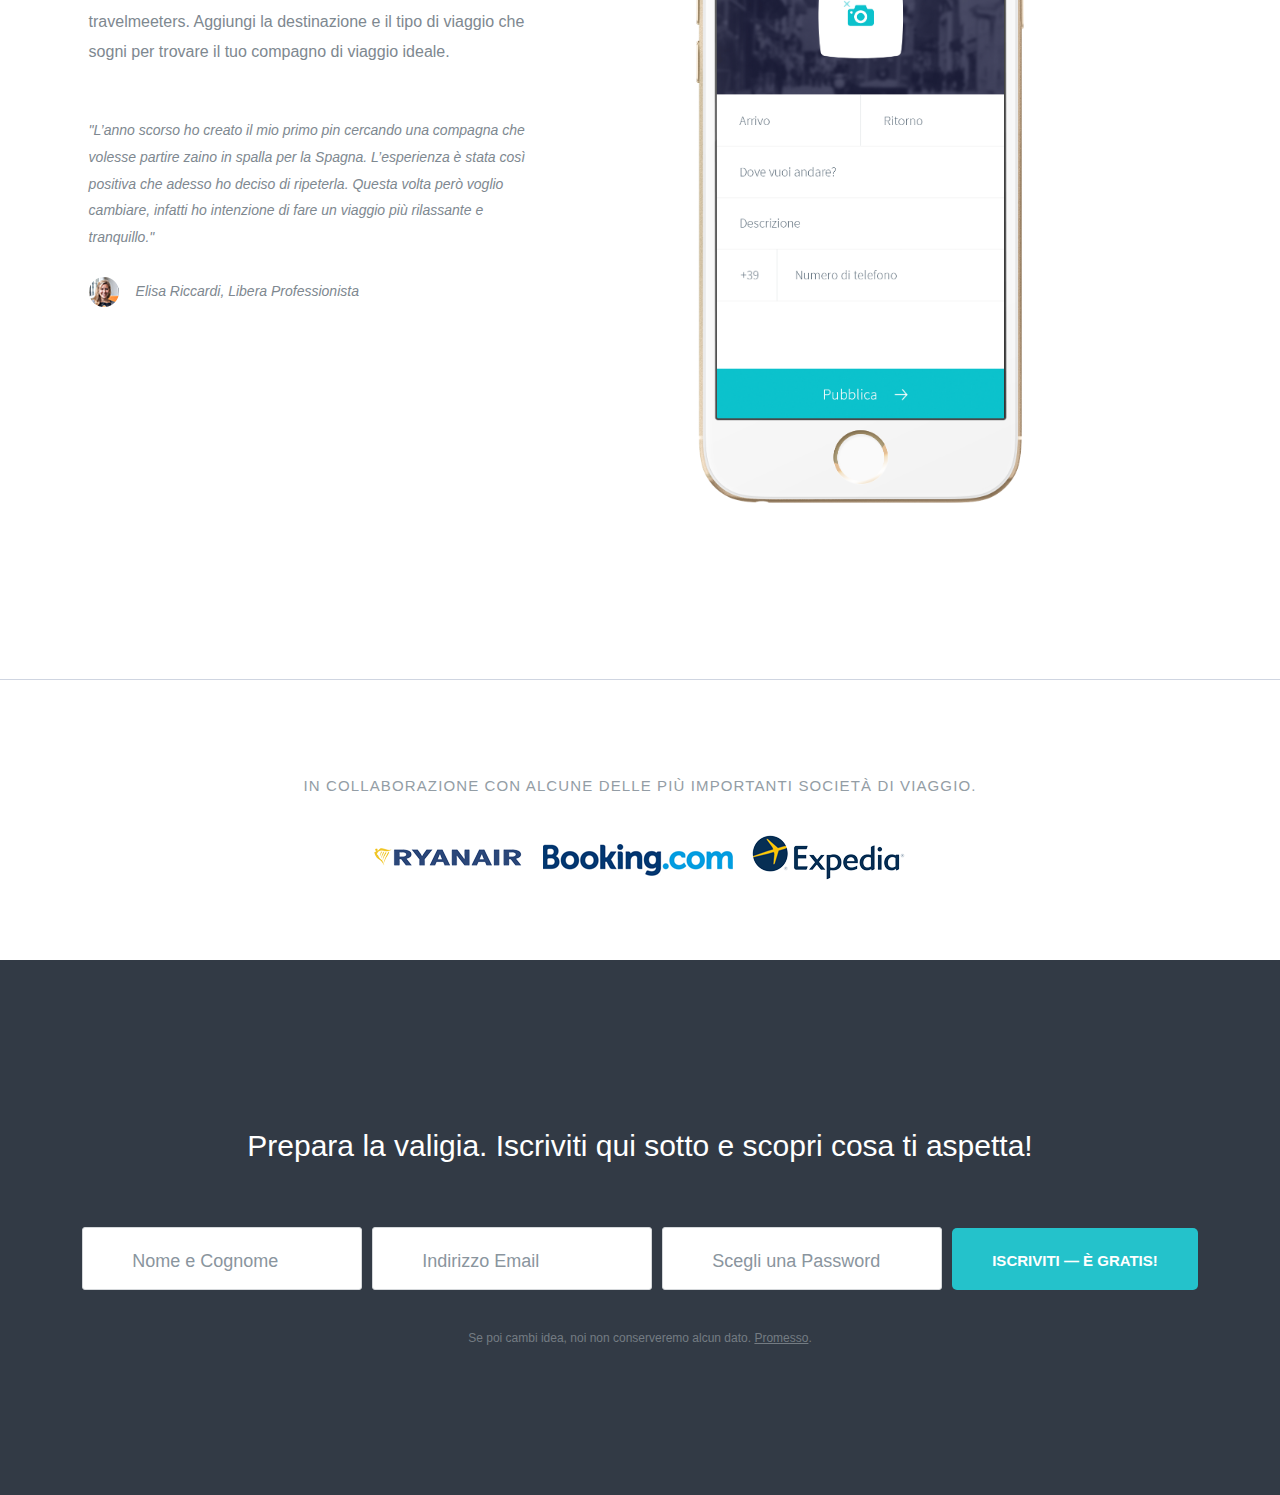
==== commit cb0cc83e: "second" ====
--- a/index.htm
+++ b/index.htm
@@ -66,7 +66,7 @@
 <img height="1" width="1" style="border-style:none;" alt="" src="./Free Web &amp; Mobile Prototyping (Web, iOS, Android) and UI Mockup Tool _ InVision_files/saved_resource">
 <img src="./Free Web &amp; Mobile Prototyping (Web, iOS, Android) and UI Mockup Tool _ InVision_files/seg" width="1" height="1">
 </div></head>
-	<body class="home default alt" style="height: auto;"><div id="big-video-wrap" style="visibility: inherit; opacity: 1;"><div id="big-video-vid" class="video-js vjs-default-skin vjs-controls-disabled vjs-has-started vjs-playing vjs-user-inactive" style="width: 100%; height: 829px; display: block; top: 0px; "><video id="big-video-vid_html5_api" class="vjs-tech" preload="auto" data-setup="{}" webkit-playsinline="" style="position: absolute; width: 1920px; height: 1080px;" autoplay="" loop src="./video/video.ogv"></video><div></div><div class="vjs-poster" tabindex="-1" style="display: none;"></div><div class="vjs-text-track-display"></div><div class="vjs-loading-spinner" style="display: none;"></div><div class="vjs-big-play-button" role="button" aria-live="polite" tabindex="0" aria-label="play video"><span aria-hidden="true"></span></div><div class="vjs-control-bar"><div class="vjs-play-control vjs-control  vjs-playing" role="button" aria-live="polite" tabindex="0"><div class="vjs-control-content"><span class="vjs-control-text">Pause</span></div></div><div class="vjs-current-time vjs-time-controls vjs-control"><div class="vjs-current-time-display" aria-live="off"><span class="vjs-control-text">Current Time </span>0:27</div></div><div class="vjs-time-divider"><div><span>/</span></div></div><div class="vjs-duration vjs-time-controls vjs-control"><div class="vjs-duration-display" aria-live="off"><span class="vjs-control-text">Duration Time </span>0:42</div></div><div class="vjs-remaining-time vjs-time-controls vjs-control"><div class="vjs-remaining-time-display" aria-live="off"><span class="vjs-control-text">Remaining Time </span>-0:14</div></div><div class="vjs-live-controls vjs-control"><div class="vjs-live-display" aria-live="off"><span class="vjs-control-text">Stream Type </span>LIVE</div></div><div class="vjs-progress-control vjs-control"><div role="slider" aria-valuenow="65.43" aria-valuemin="0" aria-valuemax="100" tabindex="0" class="vjs-progress-holder vjs-slider" aria-label="video progress bar" aria-valuetext="0:27"><div class="vjs-load-progress" style="width: 93.95%;"><span class="vjs-control-text">Loaded: 0%</span></div><div class="vjs-play-progress" style="width: 65.43%;"><span class="vjs-control-text">Progress: 0%</span></div><div class="vjs-seek-handle vjs-slider-handle" aria-live="off" style="left: 65.43%;"><span class="vjs-control-text">0:27</span></div></div></div><div class="vjs-fullscreen-control vjs-control " role="button" aria-live="polite" tabindex="0"><div class="vjs-control-content"><span class="vjs-control-text">Fullscreen</span></div></div><div class="vjs-volume-control vjs-control"><div role="slider" aria-valuenow="0" aria-valuemin="0" aria-valuemax="100" tabindex="0" class="vjs-volume-bar vjs-slider" aria-label="volume level" aria-valuetext="0%"><div class="vjs-volume-level" style="width: 0%;"><span class="vjs-control-text"></span></div><div class="vjs-volume-handle vjs-slider-handle" style="left: 0%;"><span class="vjs-control-text">00:00</span></div></div></div><div class="vjs-mute-control vjs-control vjs-vol-0" role="button" aria-live="polite" tabindex="0"><div><span class="vjs-control-text">Mute</span></div></div><div class="vjs-playback-rate vjs-menu-button vjs-control vjs-hidden" aria-haspopup="true" role="button"><div class="vjs-control-content"><span class="vjs-control-text">Playback Rate</span></div><div class="vjs-playback-rate-value">1</div><div class="vjs-menu"><ul class="vjs-menu-content"></ul></div></div><div class="vjs-subtitles-button vjs-menu-button vjs-control " role="button" aria-live="polite" tabindex="0" aria-haspopup="true" aria-label="Subtitles Menu" style="display: none;"><div class="vjs-control-content"><span class="vjs-control-text">Subtitles</span><div class="vjs-menu"><ul class="vjs-menu-content"><li class="vjs-menu-item vjs-selected" role="button" aria-live="polite" tabindex="0" aria-selected="true">subtitles off</li></ul></div></div></div><div class="vjs-captions-button vjs-menu-button vjs-control " role="button" aria-live="polite" tabindex="0" aria-haspopup="true" aria-label="Captions Menu" style="display: none;"><div class="vjs-control-content"><span class="vjs-control-text">Captions</span><div class="vjs-menu"><ul class="vjs-menu-content"><li class="vjs-menu-item vjs-selected" role="button" aria-live="polite" tabindex="0" aria-selected="true">captions off</li></ul></div></div></div><div class="vjs-chapters-button vjs-menu-button vjs-control " role="button" aria-live="polite" tabindex="0" aria-haspopup="true" aria-label="Chapters Menu" style="display: none;"><div class="vjs-control-content"><span class="vjs-control-text">Chapters</span><div class="vjs-menu"><ul class="vjs-menu-content"><li class="vjs-menu-title">Chapters</li></ul></div></div></div></div><div class="vjs-error-display"><div></div></div></div></div>
+	<body class="home default alt" style="height: auto;"><div id="big-video-wrap" style="visibility: inherit; opacity: 1;"><div id="big-video-vid" class="video-js vjs-default-skin vjs-controls-disabled vjs-has-started vjs-playing vjs-user-inactive" style="width: 100%; height: 829px; display: block; top: 0px; "><video id="big-video-vid_html5_api" class="vjs-tech" preload="auto" data-setup="{}" webkit-playsinline="" style="position: absolute; width: 1920px; height: 1080px;" autoplay="" loop src="./video/video.mp4"></video><div></div><div class="vjs-poster" tabindex="-1" style="display: none;"></div><div class="vjs-text-track-display"></div><div class="vjs-loading-spinner" style="display: none;"></div><div class="vjs-big-play-button" role="button" aria-live="polite" tabindex="0" aria-label="play video"><span aria-hidden="true"></span></div><div class="vjs-control-bar"><div class="vjs-play-control vjs-control  vjs-playing" role="button" aria-live="polite" tabindex="0"><div class="vjs-control-content"><span class="vjs-control-text">Pause</span></div></div><div class="vjs-current-time vjs-time-controls vjs-control"><div class="vjs-current-time-display" aria-live="off"><span class="vjs-control-text">Current Time </span>0:27</div></div><div class="vjs-time-divider"><div><span>/</span></div></div><div class="vjs-duration vjs-time-controls vjs-control"><div class="vjs-duration-display" aria-live="off"><span class="vjs-control-text">Duration Time </span>0:42</div></div><div class="vjs-remaining-time vjs-time-controls vjs-control"><div class="vjs-remaining-time-display" aria-live="off"><span class="vjs-control-text">Remaining Time </span>-0:14</div></div><div class="vjs-live-controls vjs-control"><div class="vjs-live-display" aria-live="off"><span class="vjs-control-text">Stream Type </span>LIVE</div></div><div class="vjs-progress-control vjs-control"><div role="slider" aria-valuenow="65.43" aria-valuemin="0" aria-valuemax="100" tabindex="0" class="vjs-progress-holder vjs-slider" aria-label="video progress bar" aria-valuetext="0:27"><div class="vjs-load-progress" style="width: 93.95%;"><span class="vjs-control-text">Loaded: 0%</span></div><div class="vjs-play-progress" style="width: 65.43%;"><span class="vjs-control-text">Progress: 0%</span></div><div class="vjs-seek-handle vjs-slider-handle" aria-live="off" style="left: 65.43%;"><span class="vjs-control-text">0:27</span></div></div></div><div class="vjs-fullscreen-control vjs-control " role="button" aria-live="polite" tabindex="0"><div class="vjs-control-content"><span class="vjs-control-text">Fullscreen</span></div></div><div class="vjs-volume-control vjs-control"><div role="slider" aria-valuenow="0" aria-valuemin="0" aria-valuemax="100" tabindex="0" class="vjs-volume-bar vjs-slider" aria-label="volume level" aria-valuetext="0%"><div class="vjs-volume-level" style="width: 0%;"><span class="vjs-control-text"></span></div><div class="vjs-volume-handle vjs-slider-handle" style="left: 0%;"><span class="vjs-control-text">00:00</span></div></div></div><div class="vjs-mute-control vjs-control vjs-vol-0" role="button" aria-live="polite" tabindex="0"><div><span class="vjs-control-text">Mute</span></div></div><div class="vjs-playback-rate vjs-menu-button vjs-control vjs-hidden" aria-haspopup="true" role="button"><div class="vjs-control-content"><span class="vjs-control-text">Playback Rate</span></div><div class="vjs-playback-rate-value">1</div><div class="vjs-menu"><ul class="vjs-menu-content"></ul></div></div><div class="vjs-subtitles-button vjs-menu-button vjs-control " role="button" aria-live="polite" tabindex="0" aria-haspopup="true" aria-label="Subtitles Menu" style="display: none;"><div class="vjs-control-content"><span class="vjs-control-text">Subtitles</span><div class="vjs-menu"><ul class="vjs-menu-content"><li class="vjs-menu-item vjs-selected" role="button" aria-live="polite" tabindex="0" aria-selected="true">subtitles off</li></ul></div></div></div><div class="vjs-captions-button vjs-menu-button vjs-control " role="button" aria-live="polite" tabindex="0" aria-haspopup="true" aria-label="Captions Menu" style="display: none;"><div class="vjs-control-content"><span class="vjs-control-text">Captions</span><div class="vjs-menu"><ul class="vjs-menu-content"><li class="vjs-menu-item vjs-selected" role="button" aria-live="polite" tabindex="0" aria-selected="true">captions off</li></ul></div></div></div><div class="vjs-chapters-button vjs-menu-button vjs-control " role="button" aria-live="polite" tabindex="0" aria-haspopup="true" aria-label="Chapters Menu" style="display: none;"><div class="vjs-control-content"><span class="vjs-control-text">Chapters</span><div class="vjs-menu"><ul class="vjs-menu-content"><li class="vjs-menu-title">Chapters</li></ul></div></div></div></div><div class="vjs-error-display"><div></div></div></div></div>
 
 
 <div id="nav-anchor"></div>
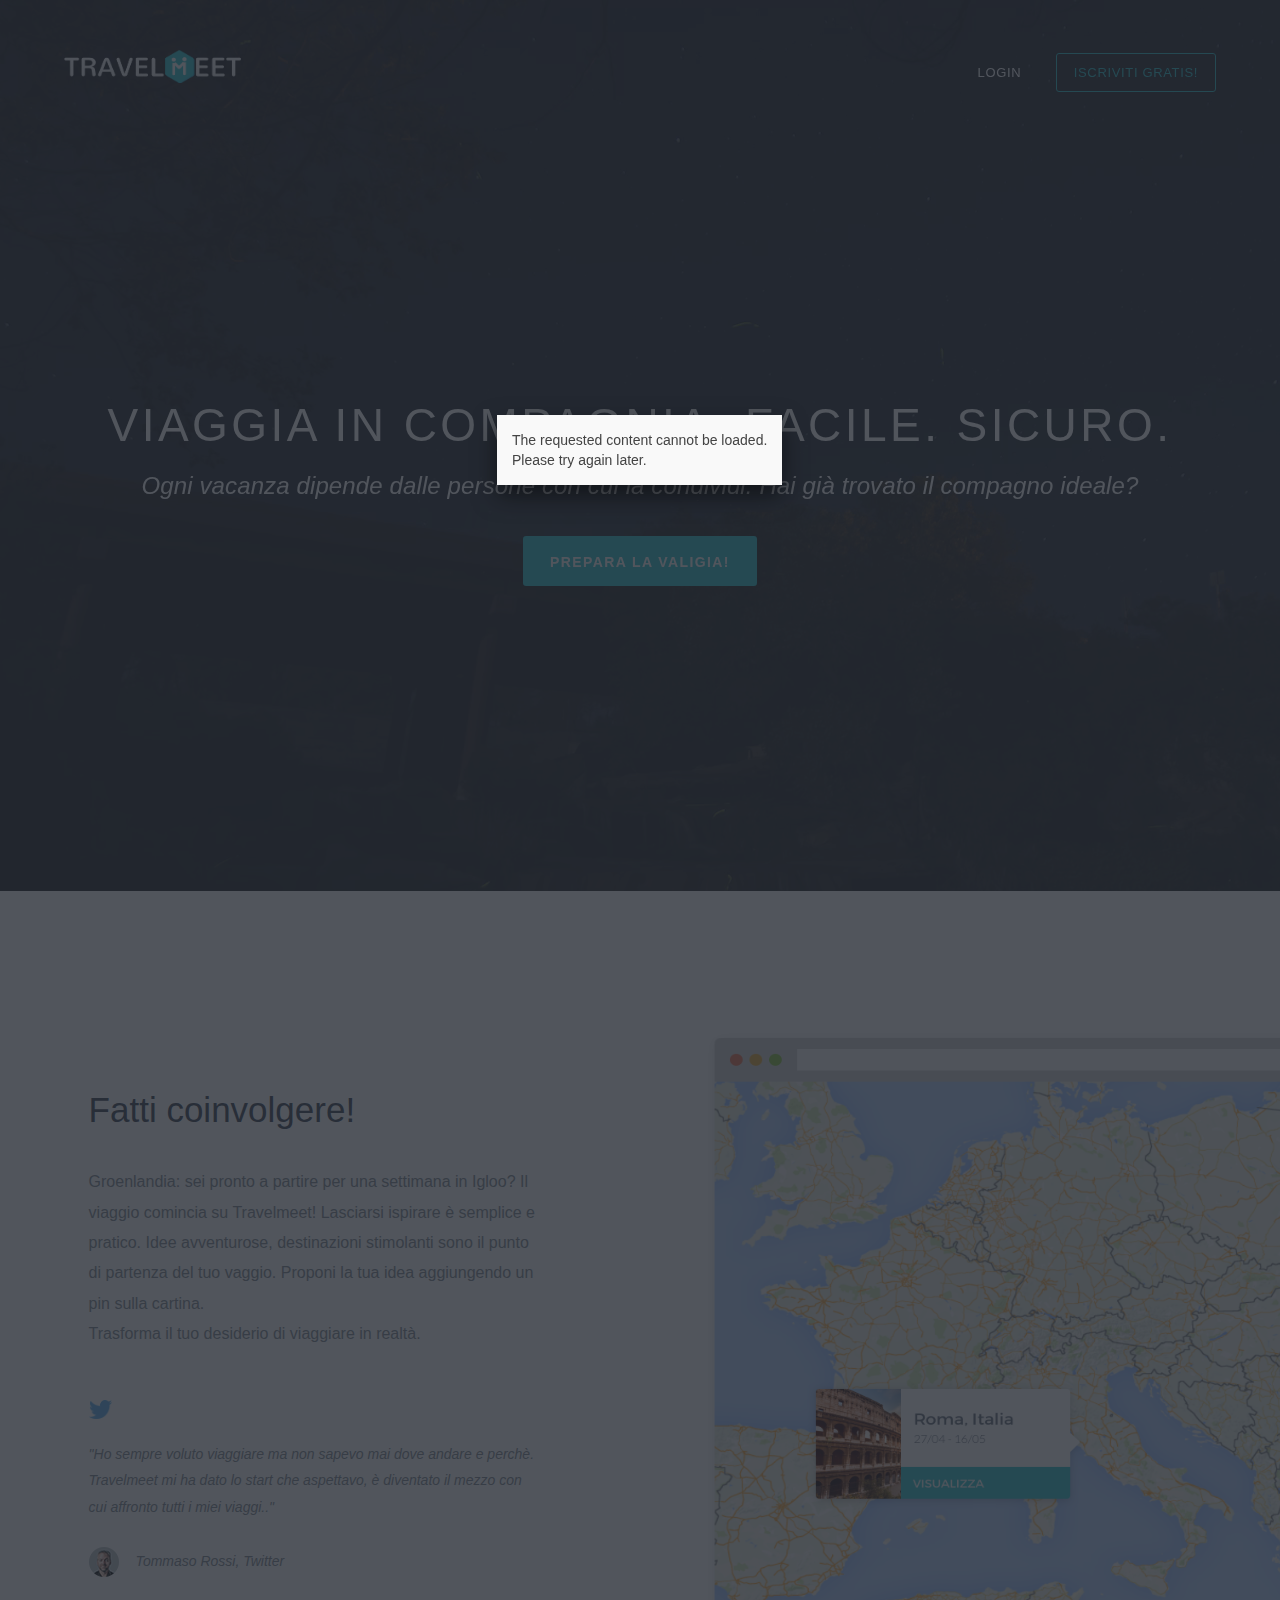
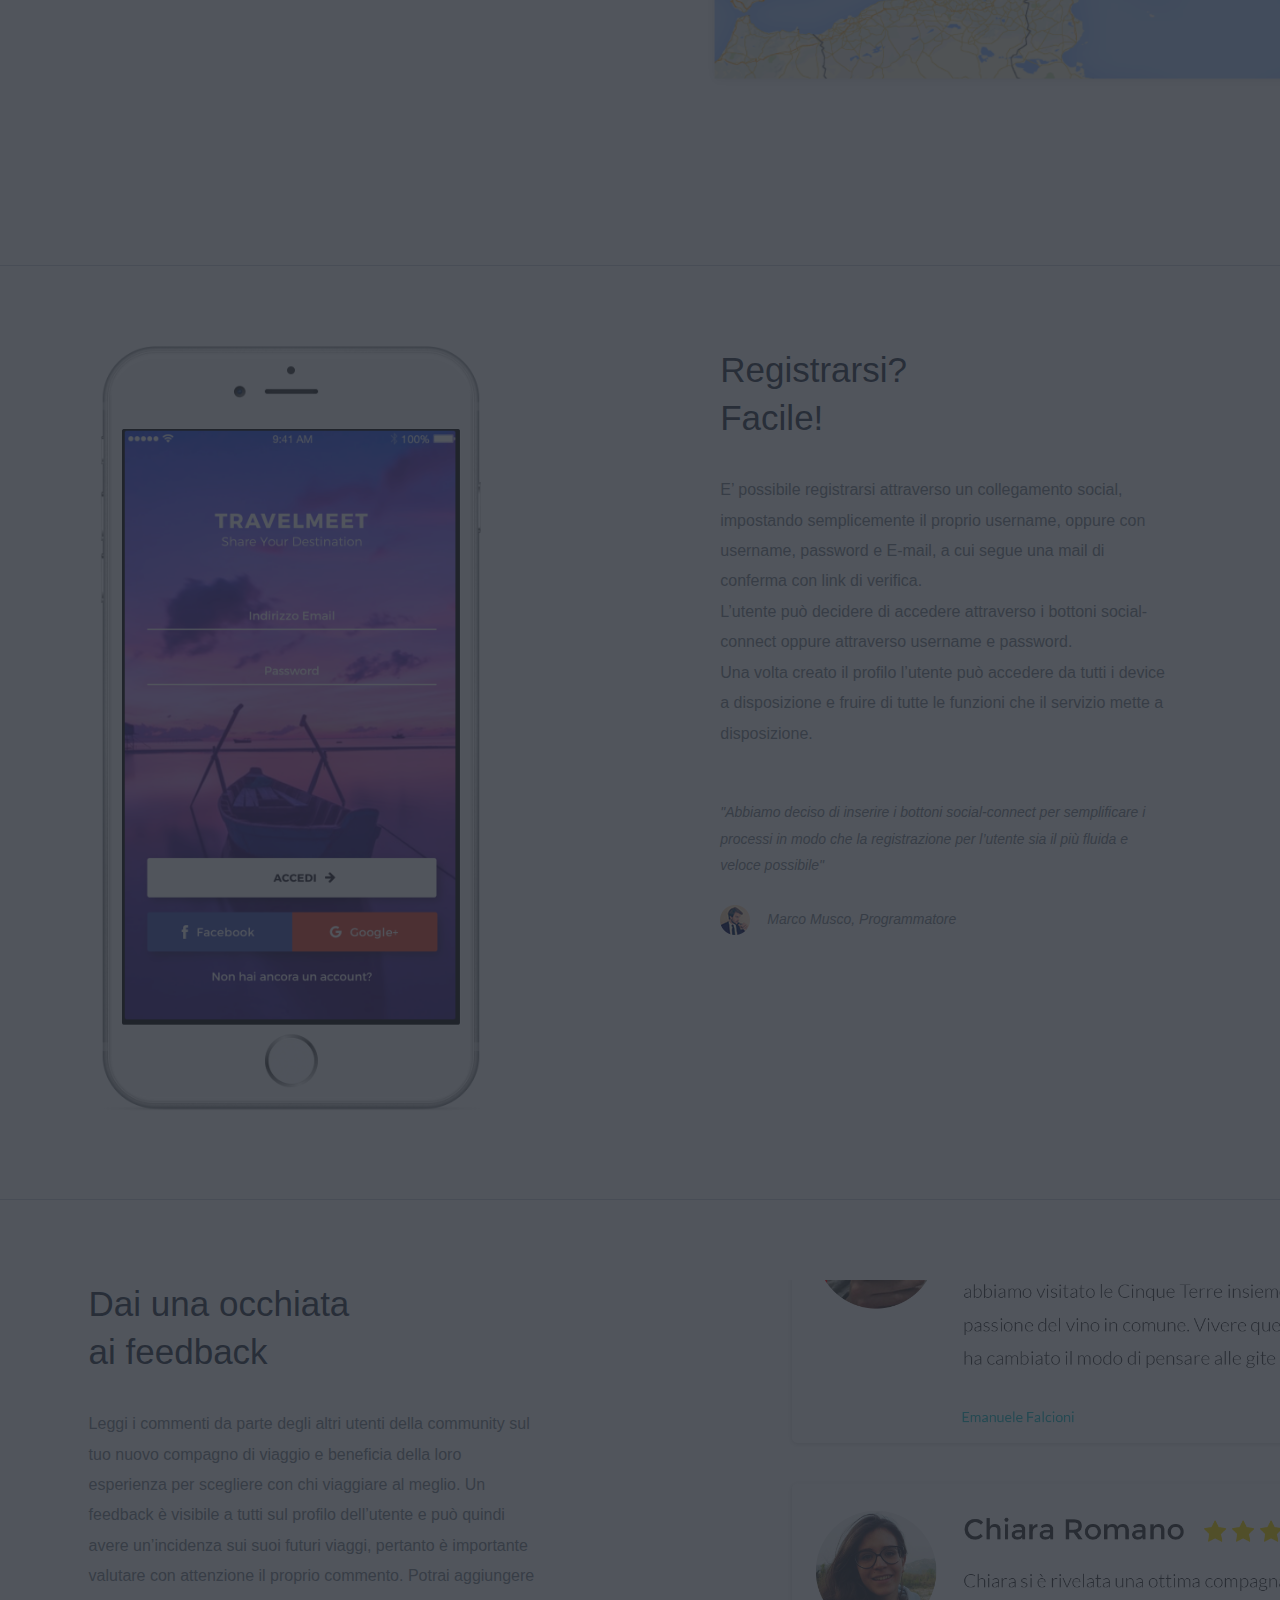
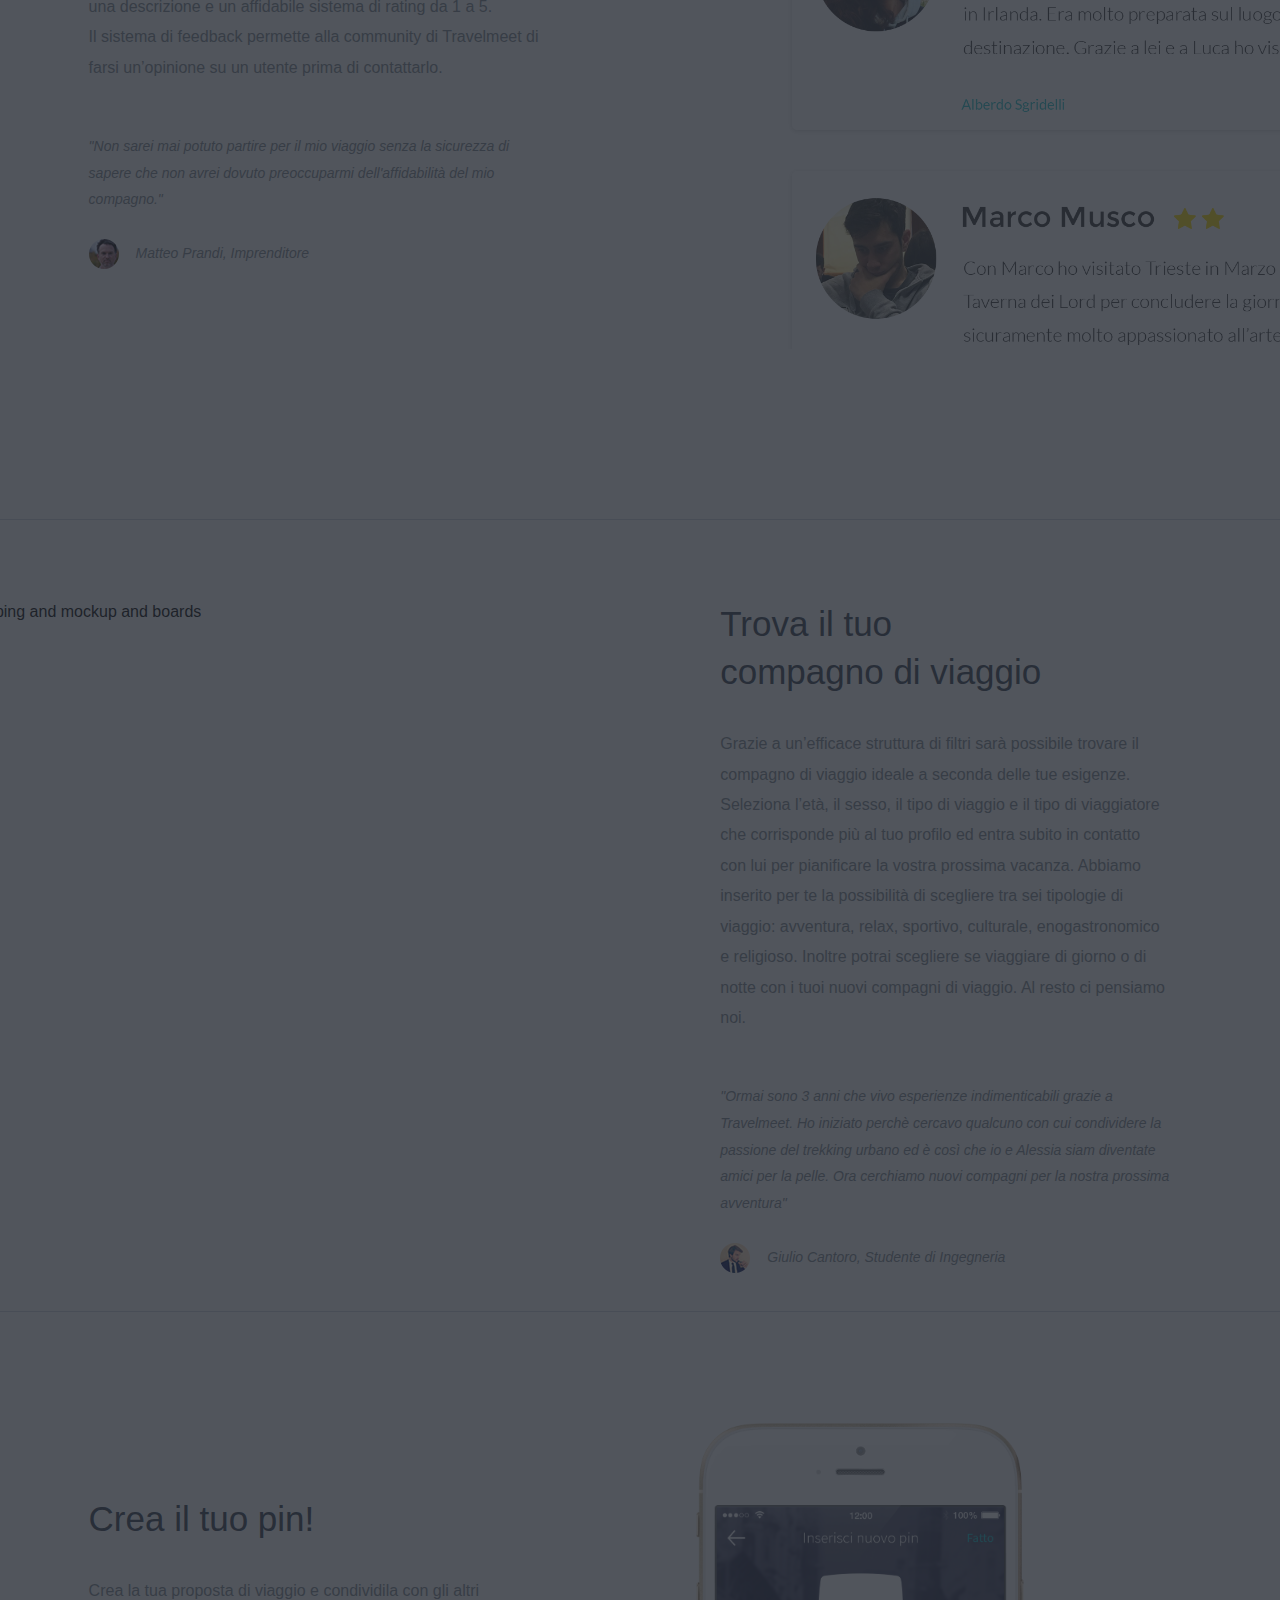
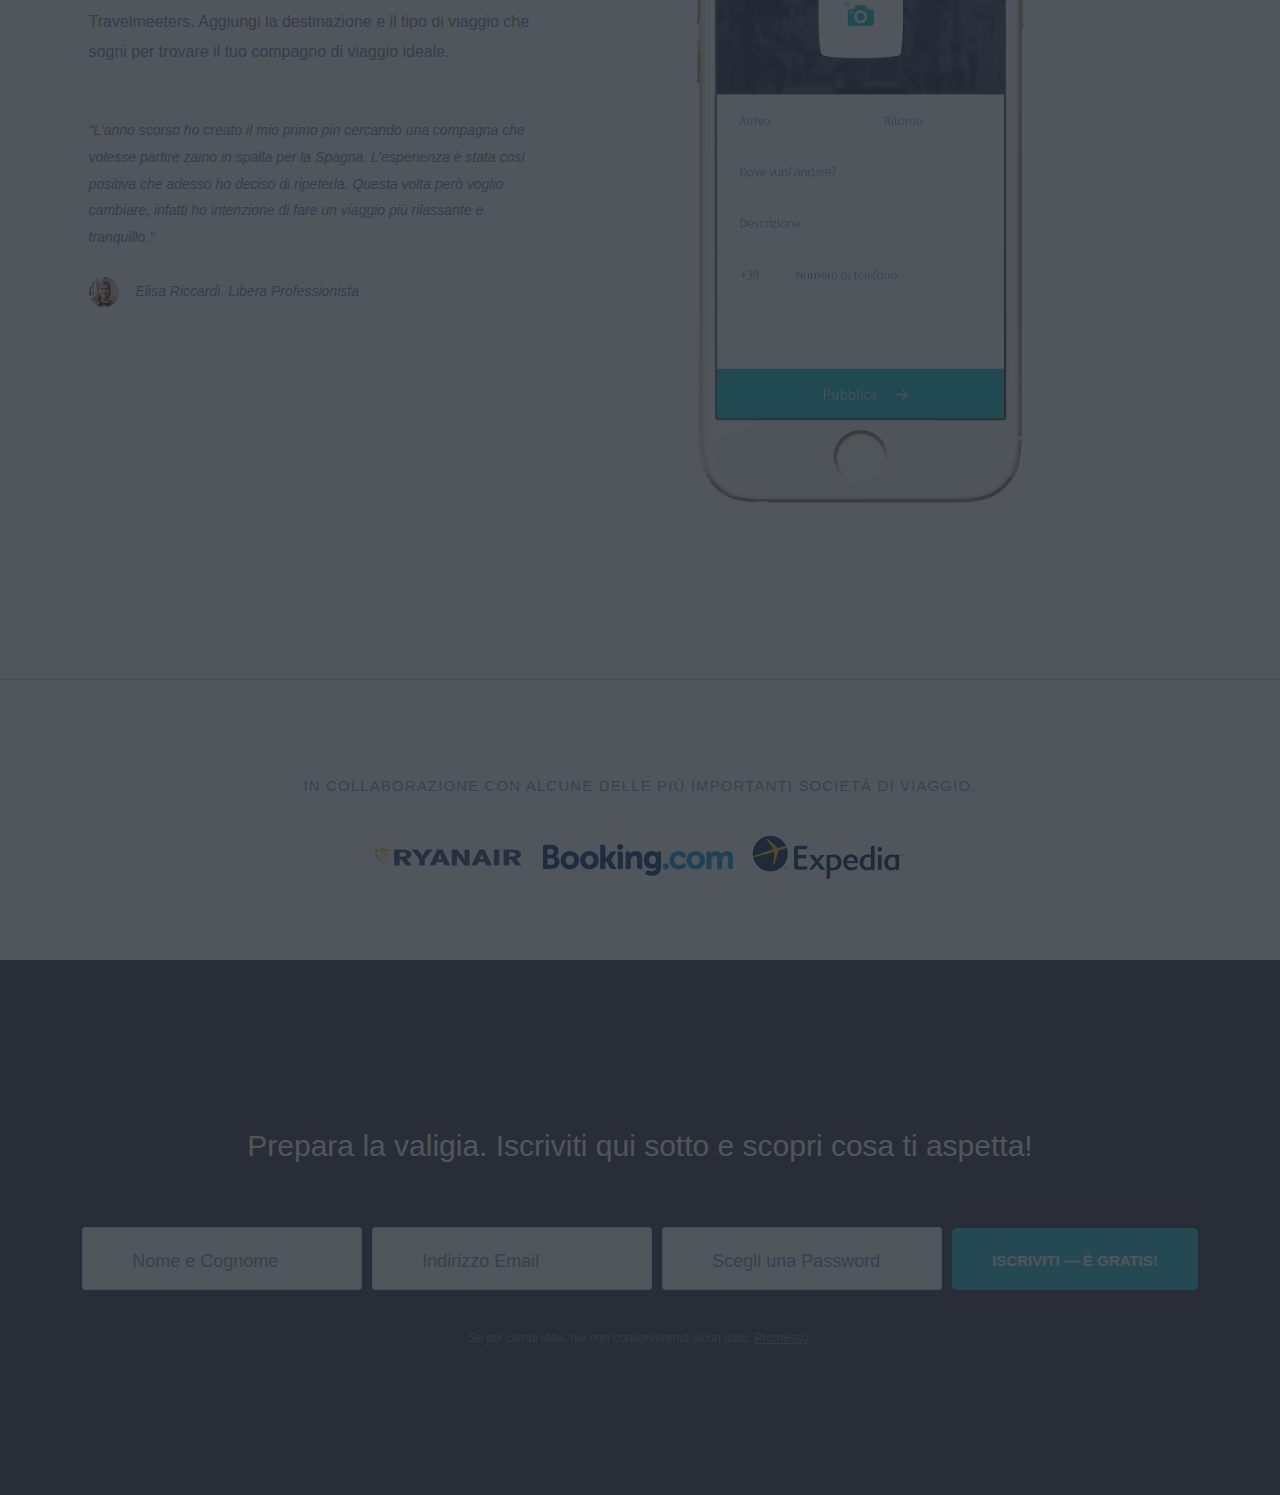
==== commit 32b3b6cc: "correction 2" ====
--- a/index.htm
+++ b/index.htm
@@ -115,8 +115,8 @@
 				<h2>Fatti coinvolgere!</h2>
 
 				<p class="desc">Groenlandia: sei pronto a partire per una settimana in Igloo?
-Il viaggio comincia su travelmeet!
-Lasciarsi ispirare è semplice e pratico.  Idee avventurose, destinazioni stimolanti sono punto di partenza del tuo vaggio. Proponi la tua idea aggiungendo un pin sulla cartina. Trasforma la tua idea, il tuo desiderio di viaggiare in realtà.
+Il viaggio comincia su Travelmeet!
+Lasciarsi ispirare è semplice e pratico.  Idee avventurose, destinazioni stimolanti sono il punto di partenza del tuo vaggio. Proponi la tua idea aggiungendo un <i>pin</i> sulla cartina. <br> Trasforma il tuo desiderio di viaggiare in realtà.
 </p>
 
 
@@ -146,7 +146,7 @@
 			<div class="tour-content">
 				<h2 style="margin-top: 0px;">Registrarsi?<br>Facile!</h2>
 
-				<p class="desc">E’ possibile registrarsi attraverso collegamento social, impostando semplicemente il proprio username, oppure con username, password e E-mail, a cui segue una mail di conferma con link di verifica. <br>
+				<p class="desc">E’ possibile registrarsi attraverso un collegamento social, impostando semplicemente il proprio username, oppure con username, password e E-mail, a cui segue una mail di conferma con link di verifica. <br>
 L’utente può decidere di accedere attraverso i bottoni social-connect oppure attraverso username e password. <br>
 Una volta creato il profilo l’utente può accedere da tutti i device a disposizione e fruire di tutte le funzioni che il servizio mette a disposizione.
 </p>
@@ -170,8 +170,8 @@
 			<div class="tour-content">
 				<h2 style="margin-top: 0px;">Dai una occhiata<br>ai feedback</h2>
 
-				<p class="desc">Leggi i commenti da parte degli altri utenti della community sul tuo nuovo compagno di viaggio e beneficia della loro esperienza con lui per scegliere con chi viaggiare al meglio.
-				Un feedback è visibile a tutti sul profilo dell’utente e può quindi avere un’incidenza sui suoi futuri viaggi, pertanto è importante valutare con attenzione il proprio commento. Potrai aggiungere una descrizione e un’affidabile sistema di rating da 1 a 5. <br/>
+				<p class="desc">Leggi i commenti da parte degli altri utenti della community sul tuo nuovo compagno di viaggio e beneficia della loro esperienza per scegliere con chi viaggiare al meglio.
+				Un feedback è visibile a tutti sul profilo dell’utente e può quindi avere un’incidenza sui suoi futuri viaggi, pertanto è importante valutare con attenzione il proprio commento. Potrai aggiungere una descrizione e un affidabile sistema di rating da 1 a 5. <br/>
 				Il sistema di feedback permette alla community di Travelmeet di farsi un’opinione su un utente prima di contattarlo.</p>
 
 
@@ -199,11 +199,11 @@
 			<div class="tour-content">
 			<h2 style="margin-top: 0px;">Trova il tuo<br>compagno di viaggio</h2>
 
-			<p class="desc">Grazie a un’efficace struttura di filtri sarà possibile trovare il compagno di viaggio ideale a seconda delle tue esigenze. Seleziona l’età, il sesso, il tipo di viaggio e il tipo di viaggiatore che corrisponde più al tuo profilo ed entra subito in contatto con lui per pianificare la vostra prossima vacanza.Abbiamo inserito per te la possibilità di scegliere tra sei tipologie di viaggio: avventura, relax, sportivo, culturale, turistico ed enogastronomico. Inoltre potrai scegliere se viaggiare di giorno o di notte con i tuoi nuovi compagni di viaggio. Al resto ci pensiamo noi.</p>
-
-
-
-				<p class="tour-quote">"Ormai sono 3 anni che vivo esperienze indimenticabili grazie a TravelMeet. Ho iniziato perchè cercavo qualcuno con cui condividere la passione del trekking urbano ed è così che io e Alessia siam diventate amiche inseparabili. Ora cerchiamo nuovi compagni per la nostra prossima avventura"</p>
+			<p class="desc">Grazie a un’efficace struttura di filtri sarà possibile trovare il compagno di viaggio ideale a seconda delle tue esigenze. Seleziona l’età, il sesso, il tipo di viaggio e il tipo di viaggiatore che corrisponde più al tuo profilo ed entra subito in contatto con lui per pianificare la vostra prossima vacanza. Abbiamo inserito per te la possibilità di scegliere tra sei tipologie di viaggio: avventura, relax, sportivo, culturale, enogastronomico e religioso. Inoltre potrai scegliere se viaggiare di giorno o di notte con i tuoi nuovi compagni di viaggio. Al resto ci pensiamo noi.</p>
+
+
+
+				<p class="tour-quote">"Ormai sono 3 anni che vivo esperienze indimenticabili grazie a Travelmeet. Ho iniziato perchè cercavo qualcuno con cui condividere la passione del trekking urbano ed è così che io e Alessia siam diventate amici per la pelle. Ora cerchiamo nuovi compagni per la nostra prossima avventura"</p>
 
 				<p class="author"><img src="./Free Web &amp; Mobile Prototyping (Web, iOS, Android) and UI Mockup Tool _ InVision_files/andy_law.png"> Giulio Cantoro, Studente di Ingegneria</p>
 
@@ -218,7 +218,7 @@
 			<div class="tour-content">
 				<h2>Crea il tuo pin!</h2>
 
-				<p class="desc">Crea la tua proposta di viaggio e condividila con gli altri travelmeeters. Aggiungi la destinazione e il tipo di viaggio che sogni per trovare il tuo compagno di viaggio ideale.</p>
+				<p class="desc">Crea la tua proposta di viaggio e condividila con gli altri Travelmeeters. Aggiungi la destinazione e il tipo di viaggio che sogni per trovare il tuo compagno di viaggio ideale.</p>
 
 					<p class="tour-quote">"L’anno scorso ho creato il mio primo pin cercando una compagna che volesse partire zaino in spalla per la Spagna. L’esperienza è stata così positiva che adesso ho deciso di ripeterla. Questa volta però voglio cambiare, infatti ho intenzione di fare un viaggio più rilassante e tranquillo."</p>
 
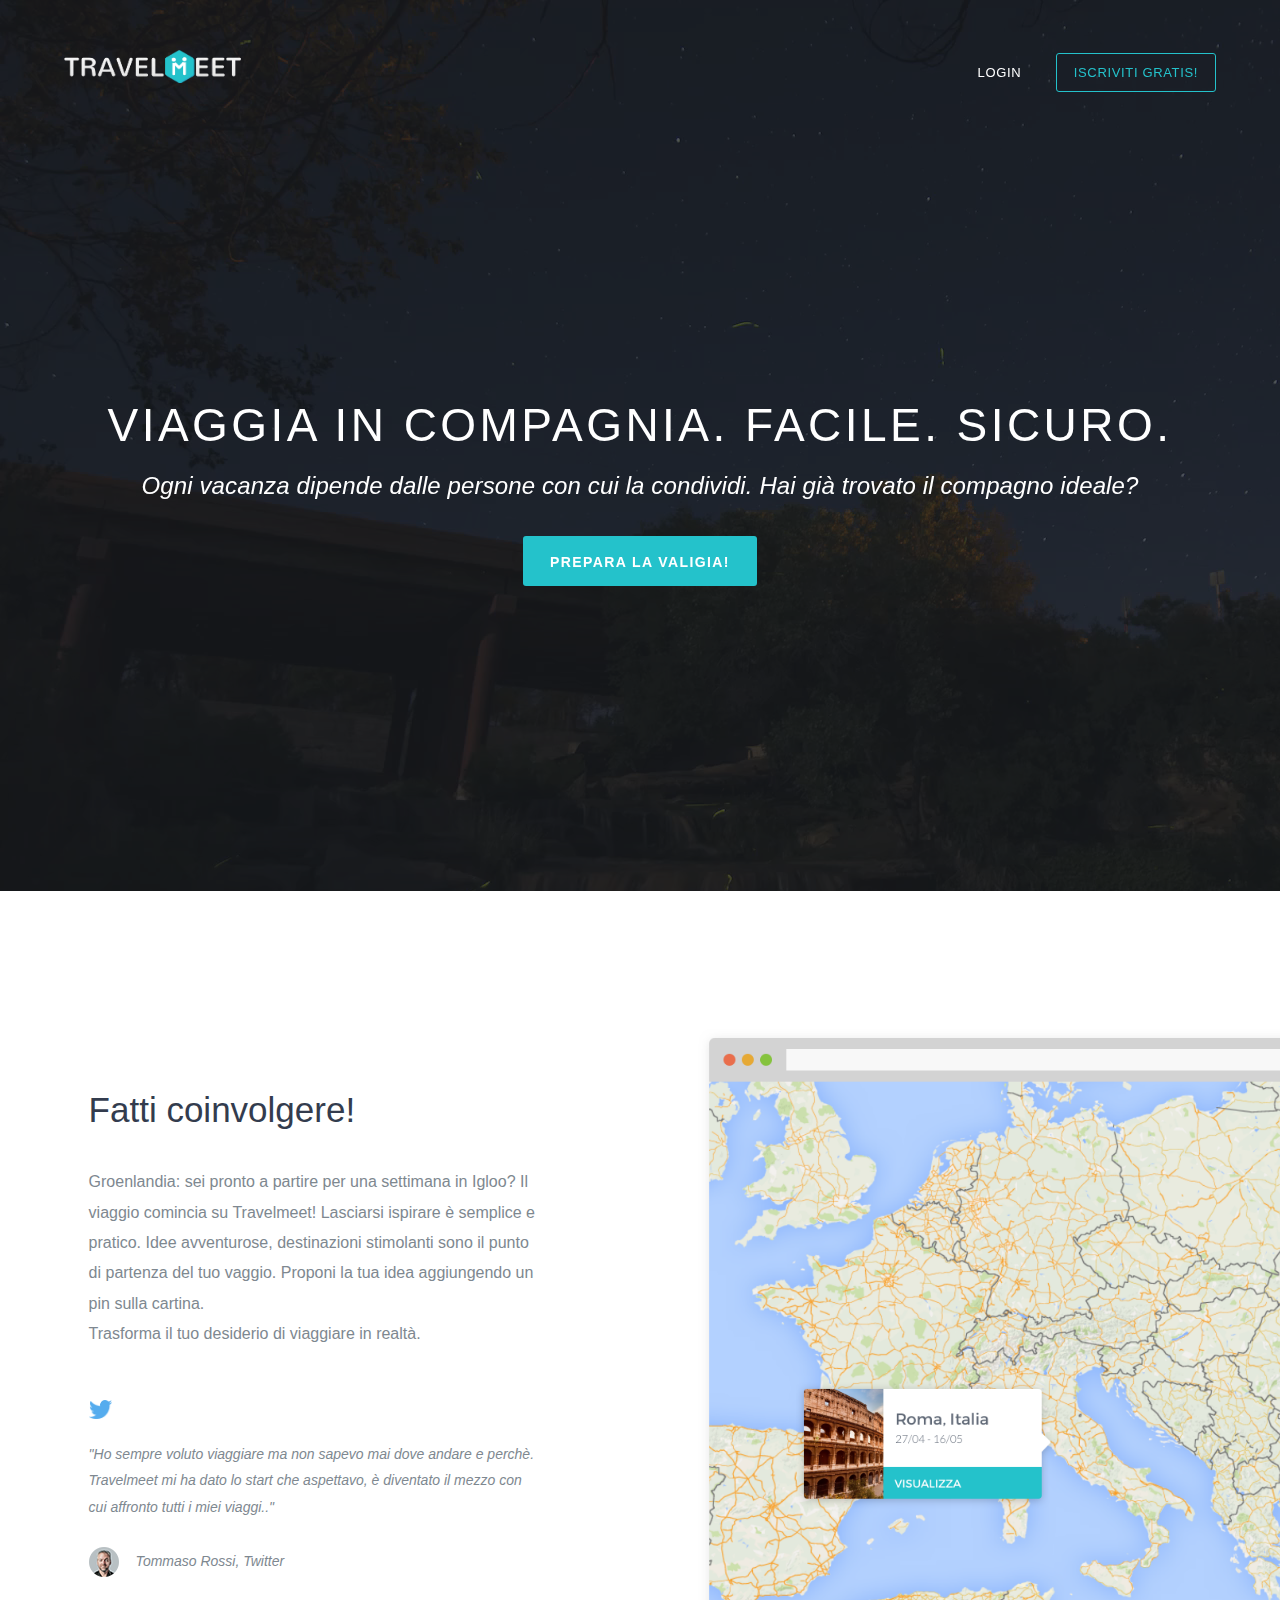
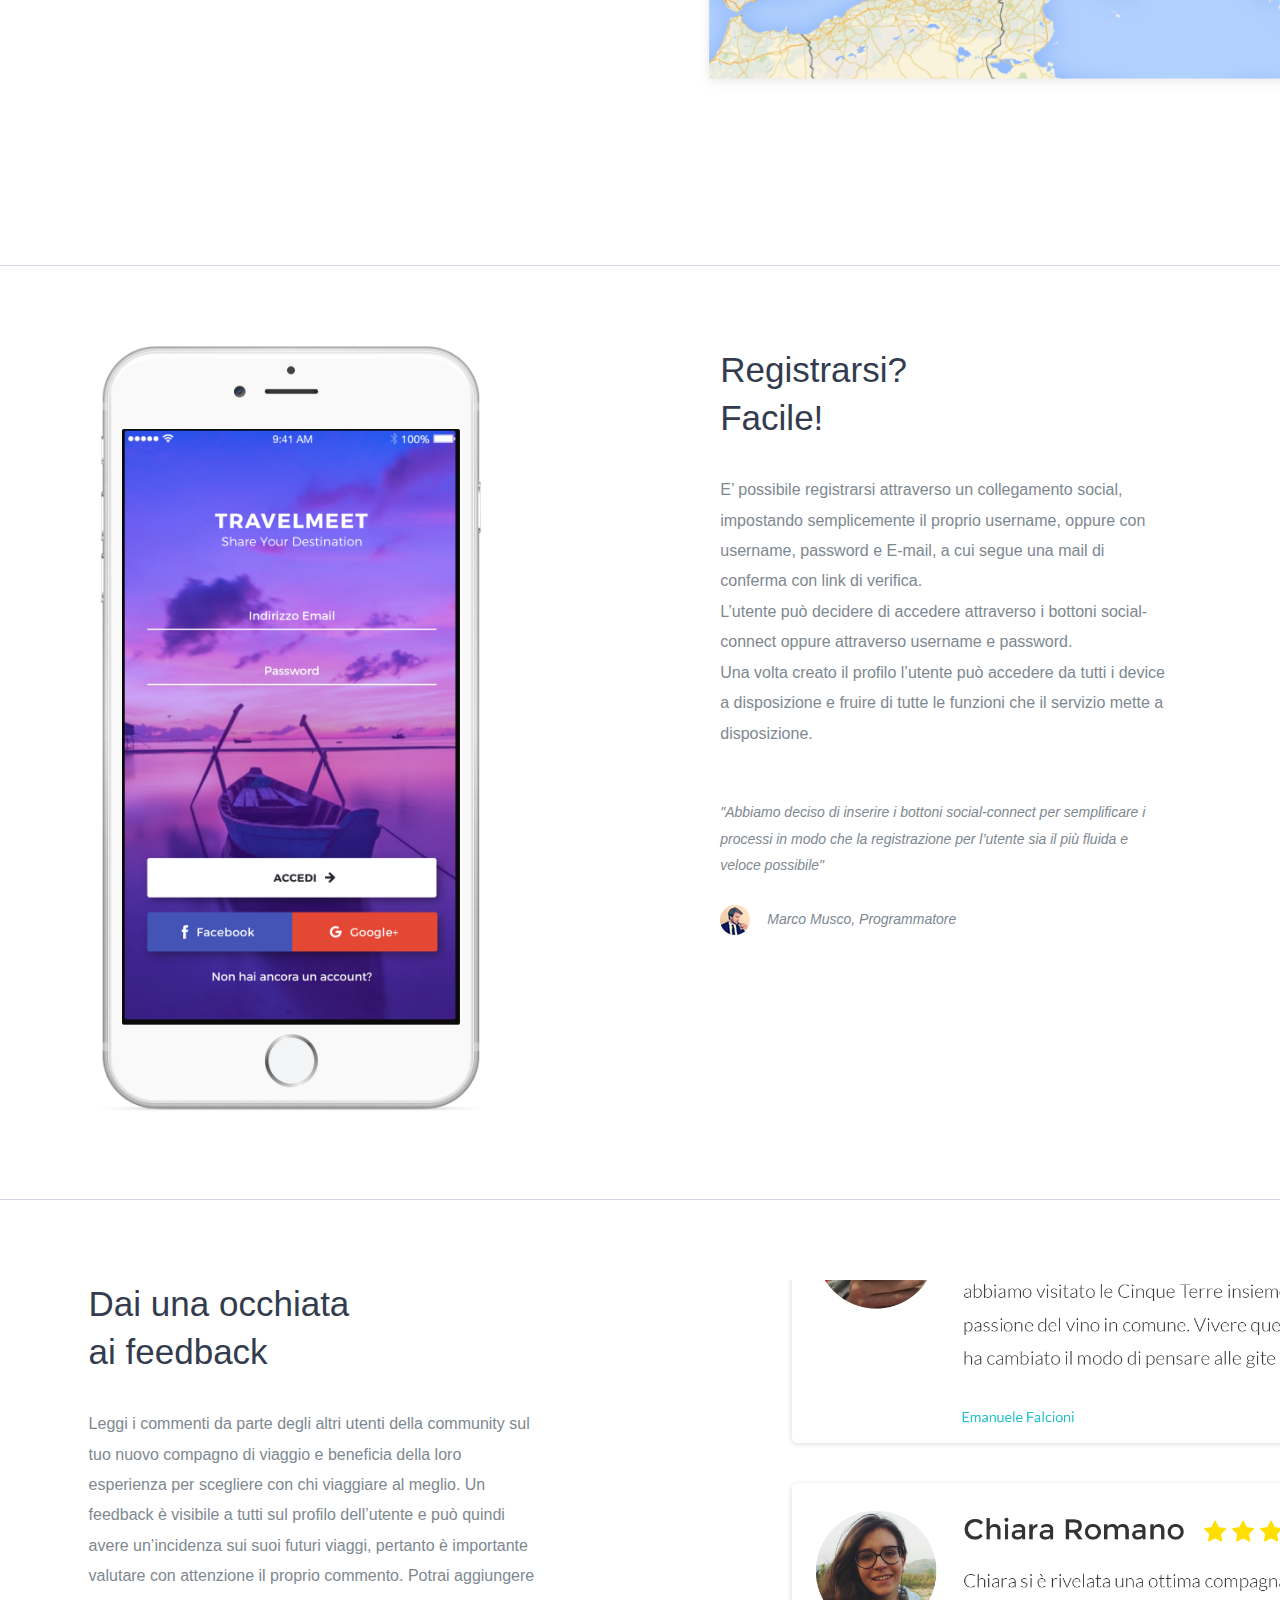
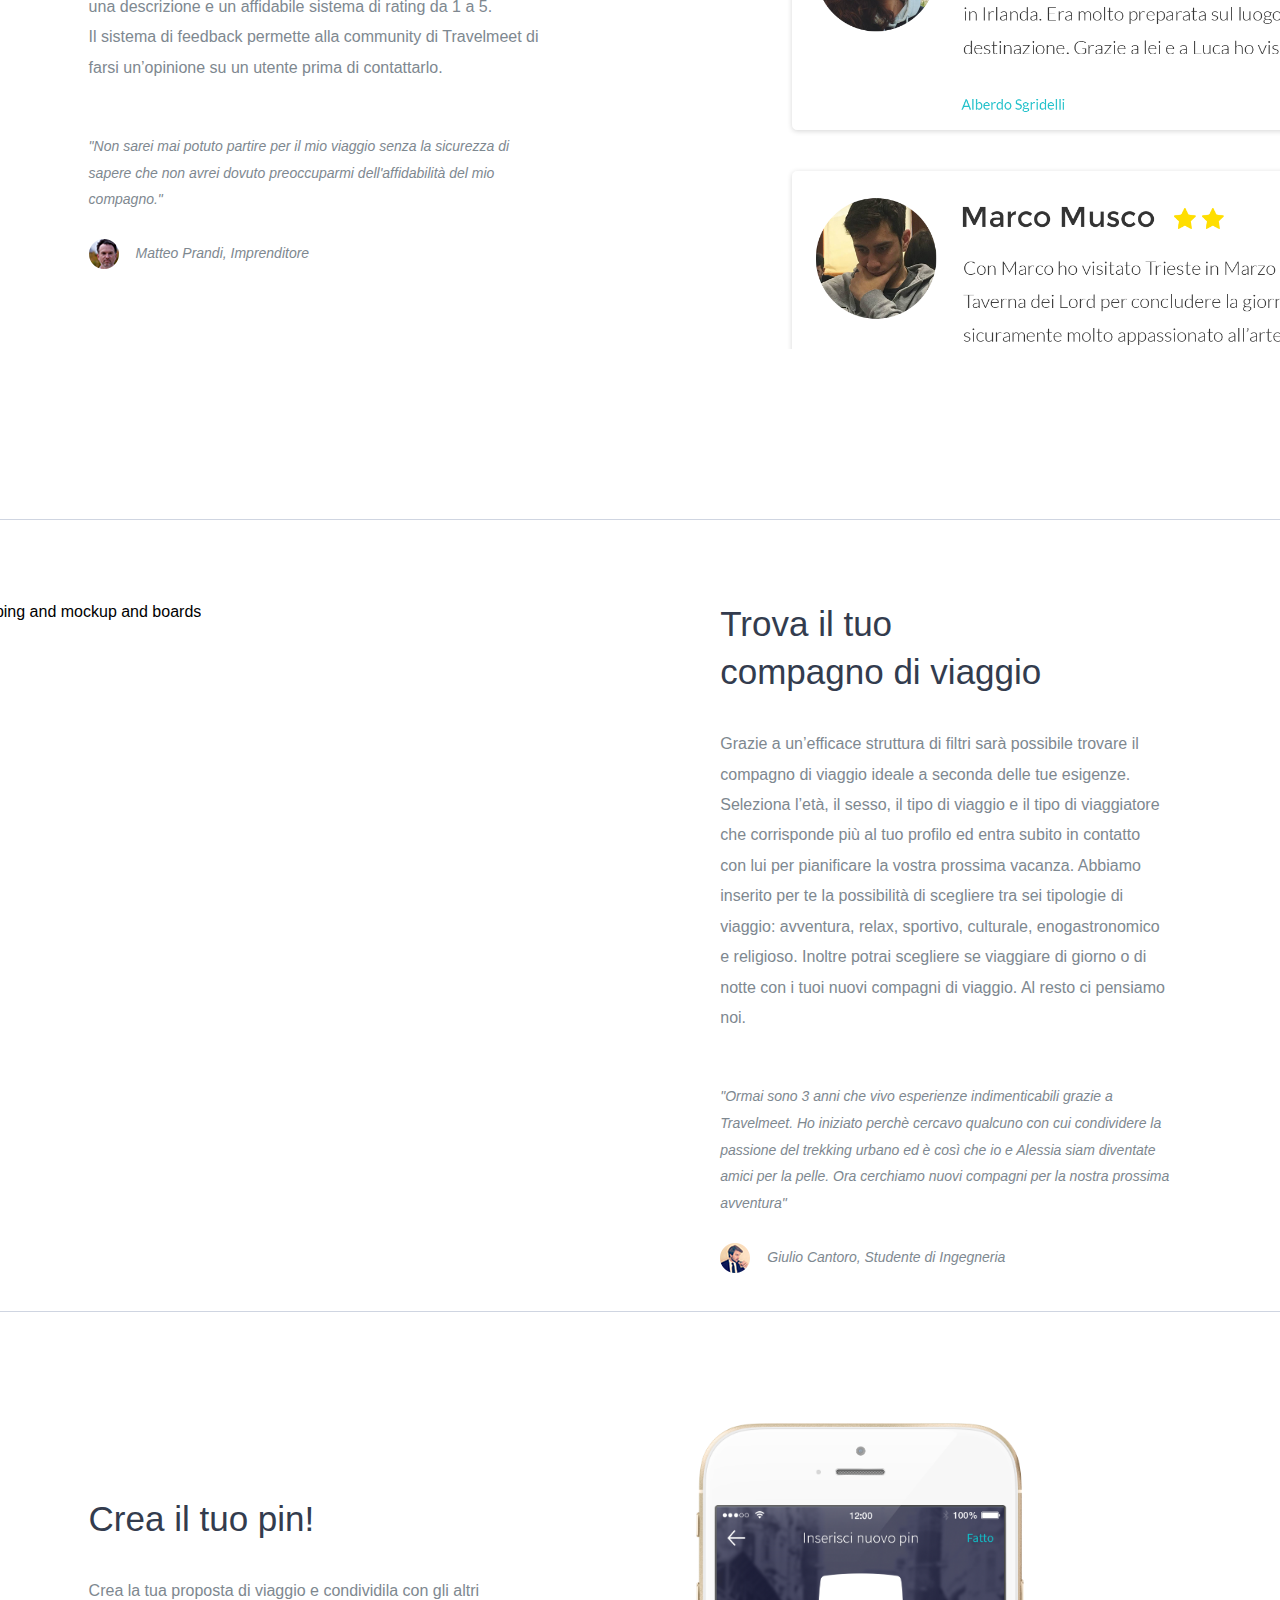
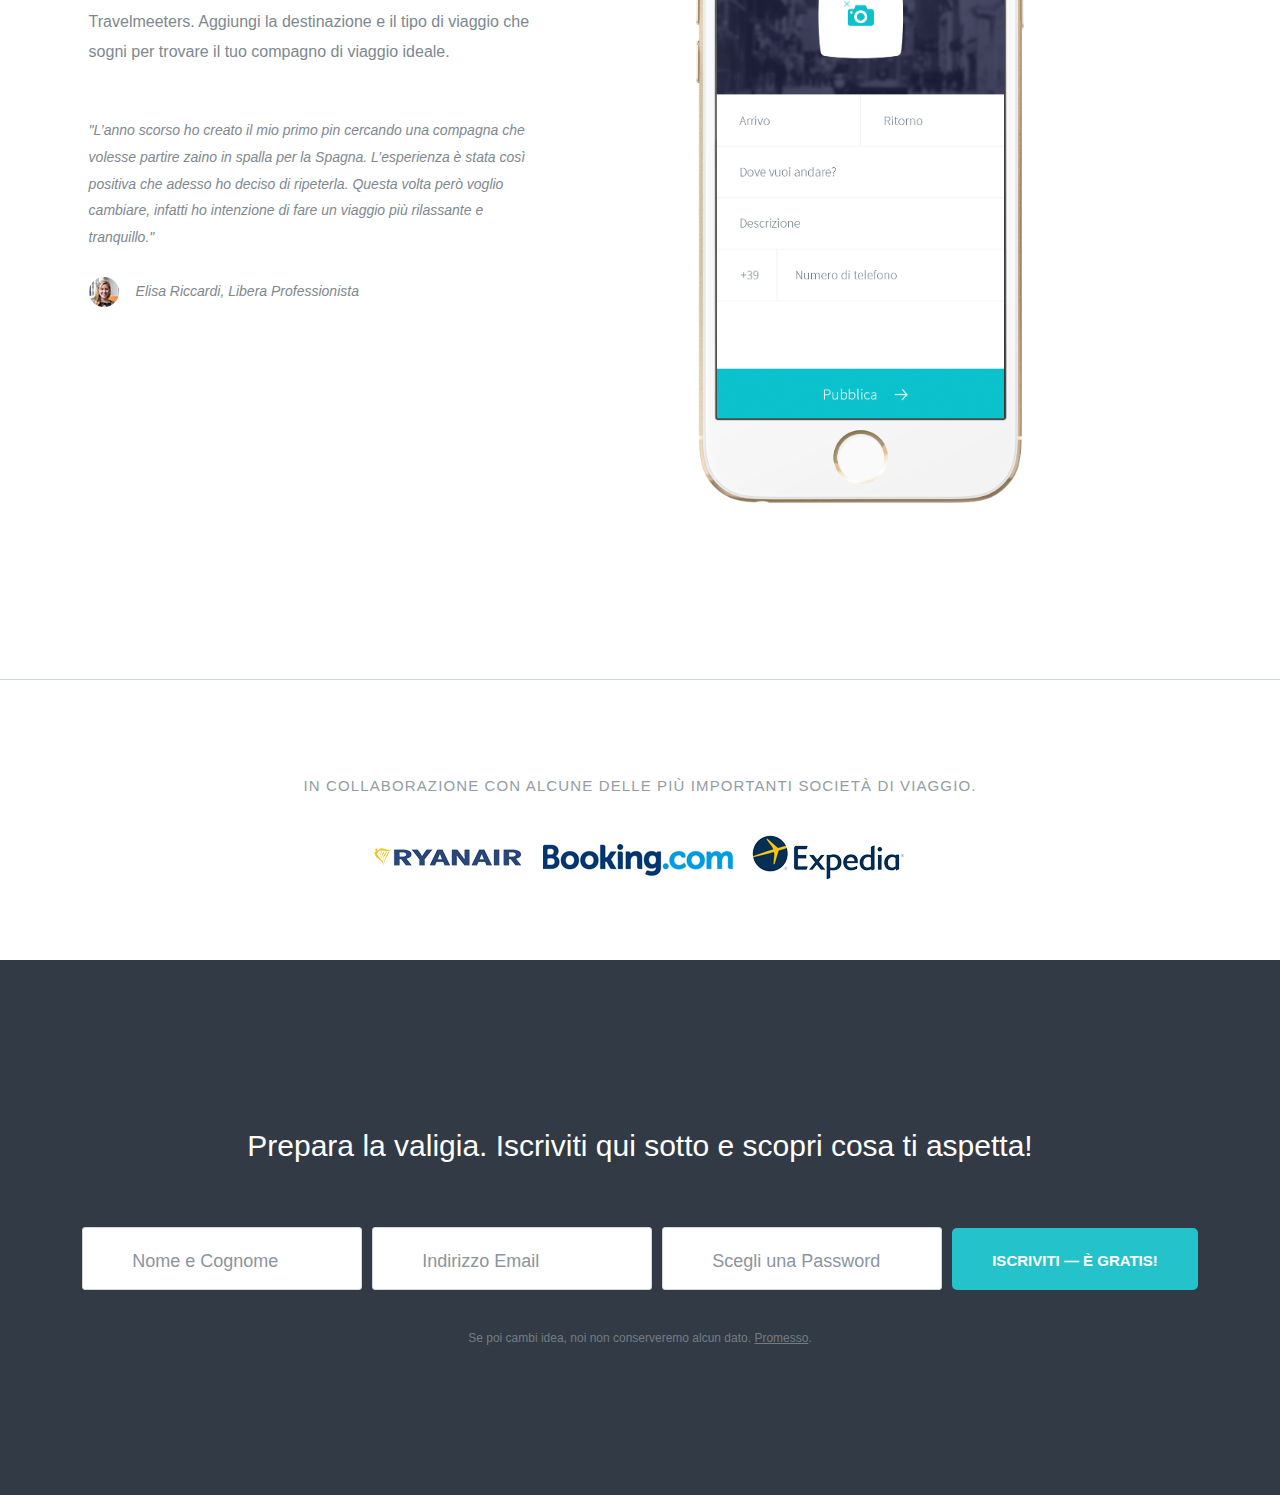
==== commit 12c6b25e: "correction 3" ====
--- a/index.htm
+++ b/index.htm
@@ -130,7 +130,7 @@
 		</div>
 
 		<div class="right">
-			<div ><img class="no-retina"  src="./Free Web &amp; Mobile Prototyping (Web, iOS, Android) and UI Mockup Tool _ InVision_files/mockup-1.png" width="1273" height="807"></div>
+			<div ><img class="no-retina"  src="./Free Web &amp; Mobile Prototyping (Web, iOS, Android) and UI Mockup Tool _ InVision_files/mockup-1.png" width="auto" height="807"></div>
 		</div>
 
 	</div>
